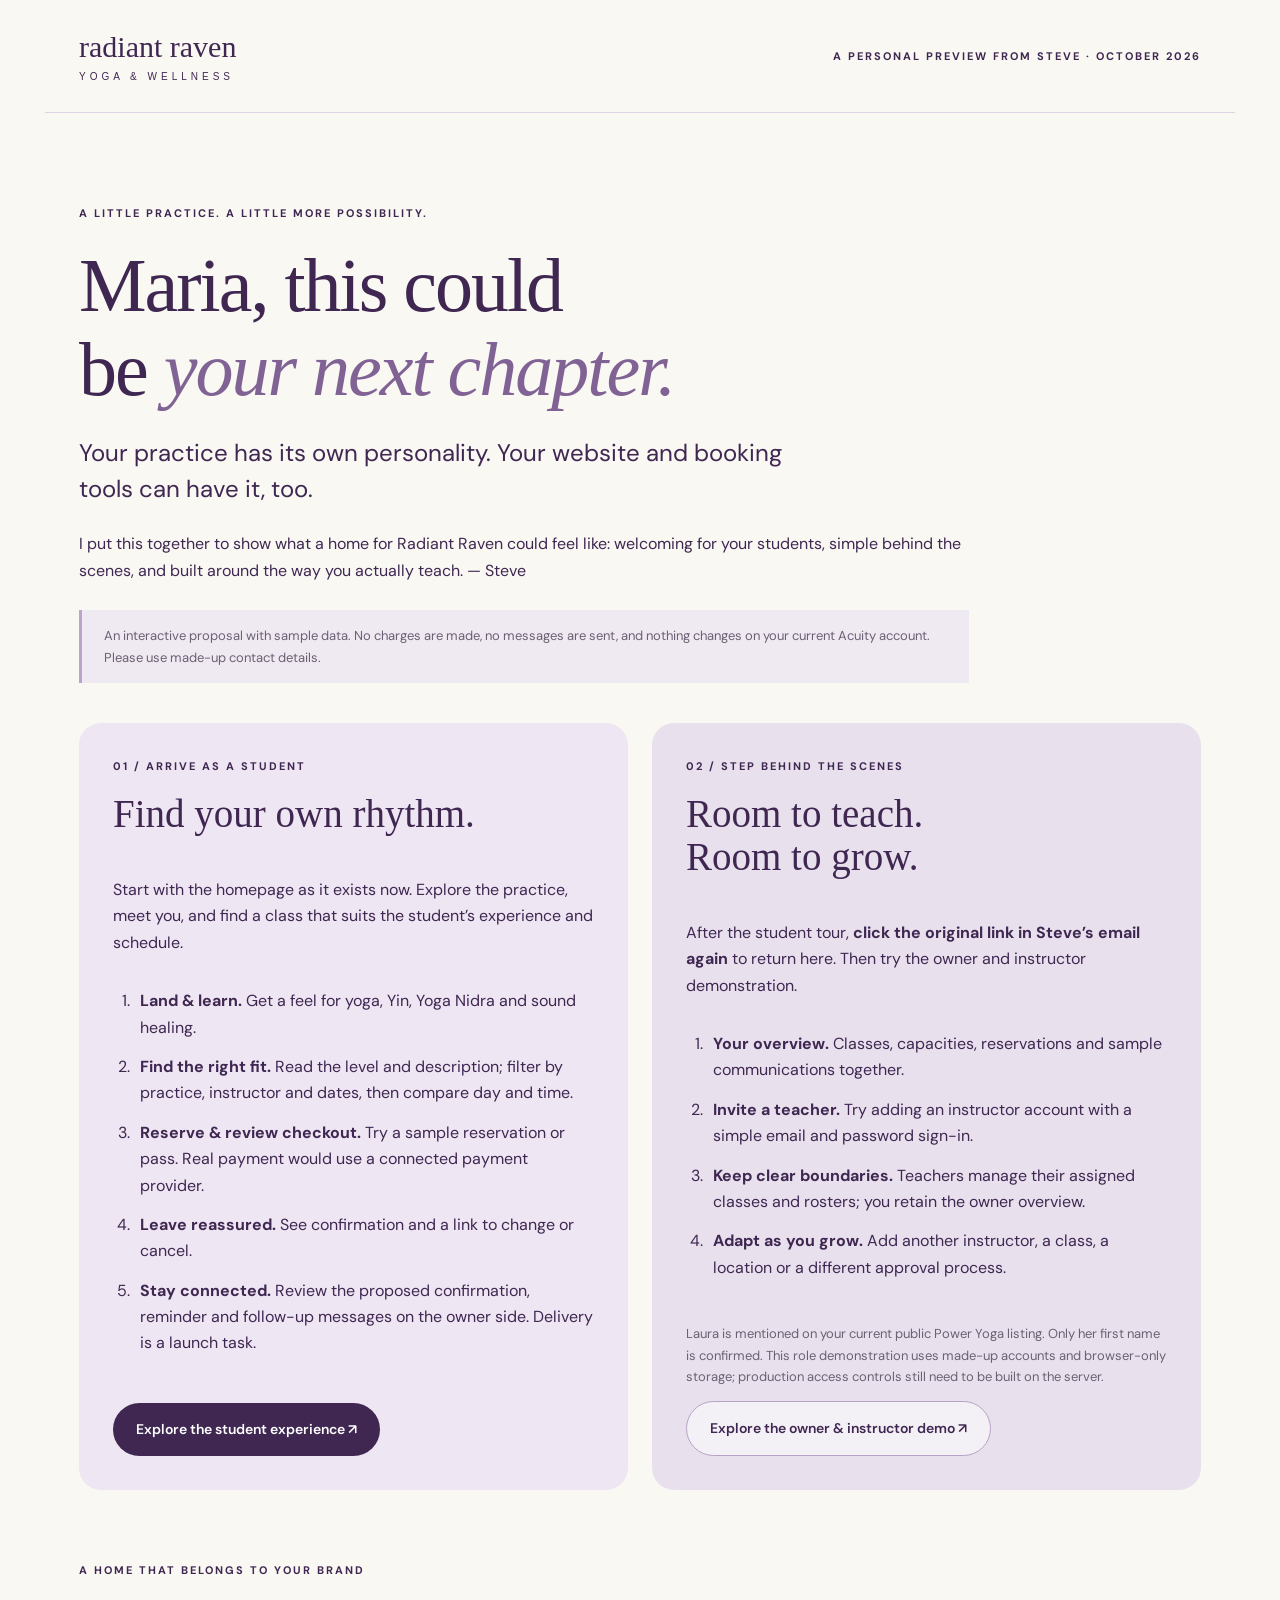
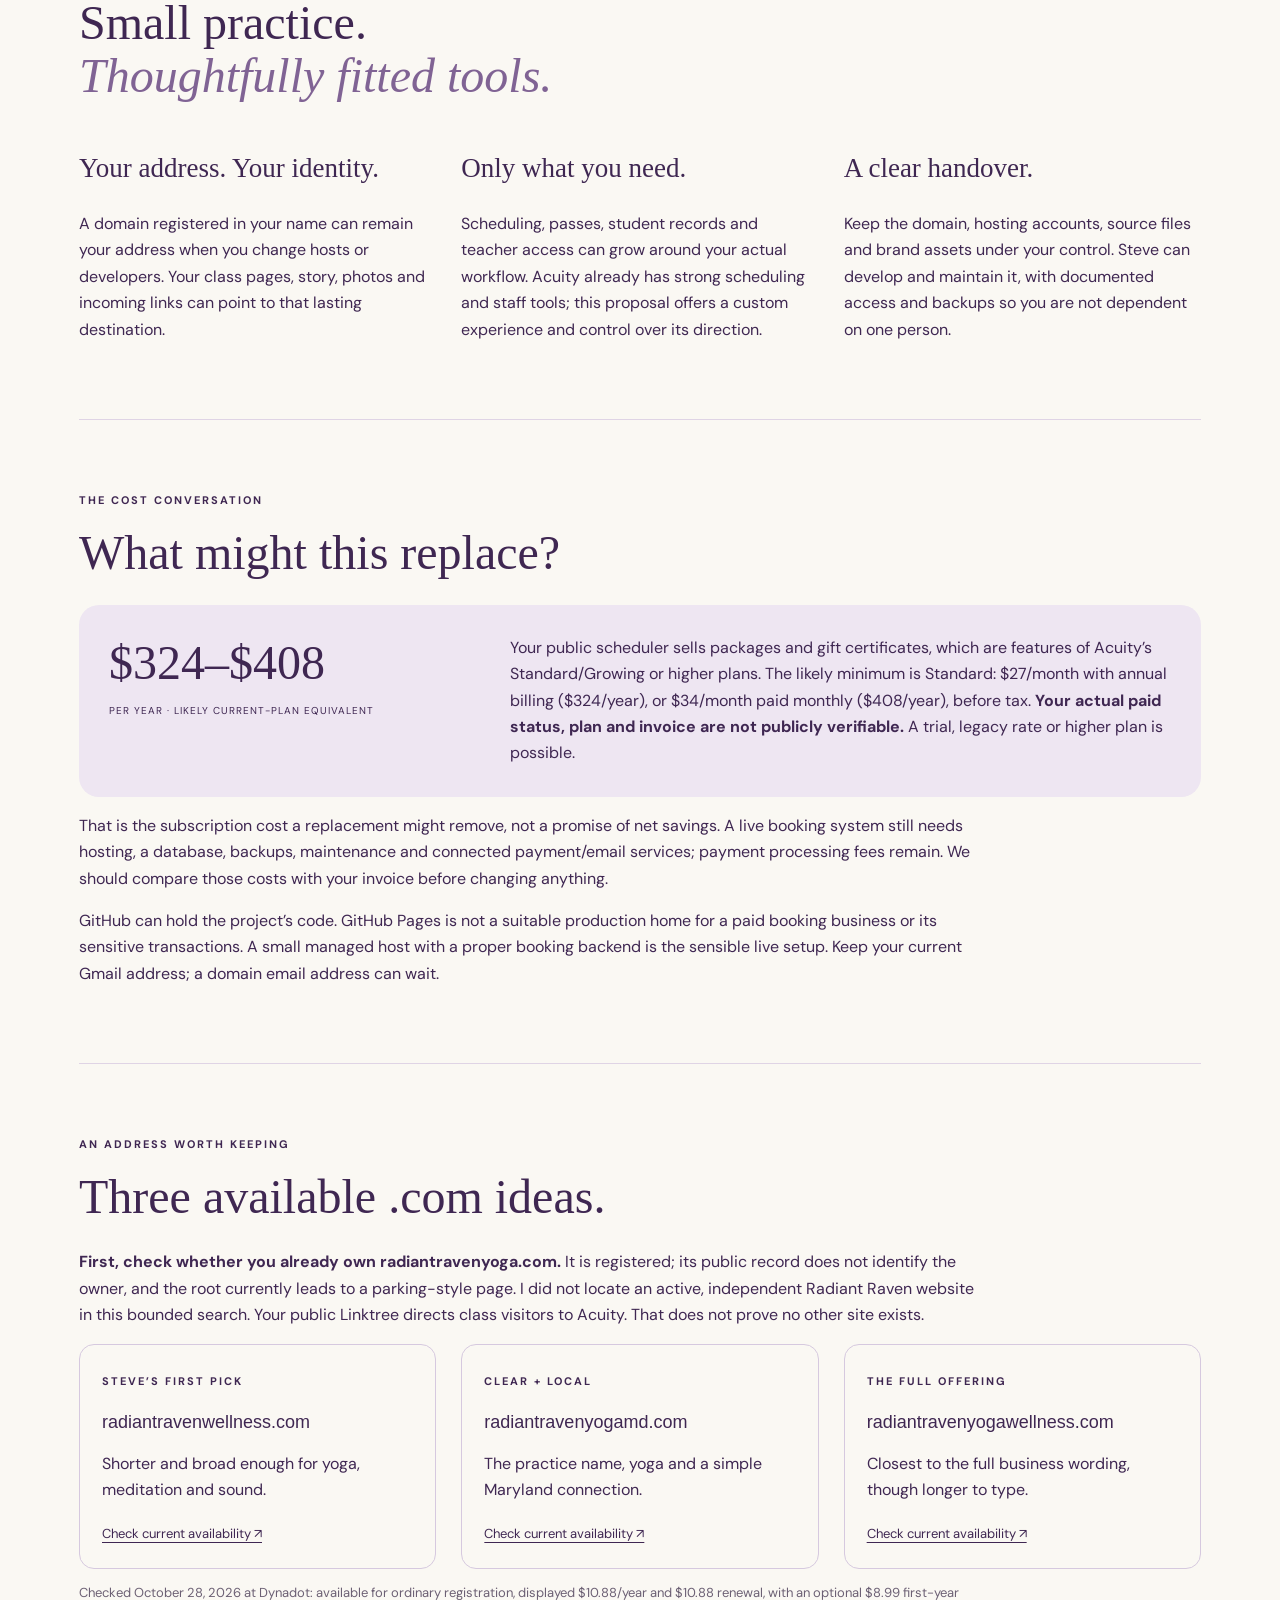
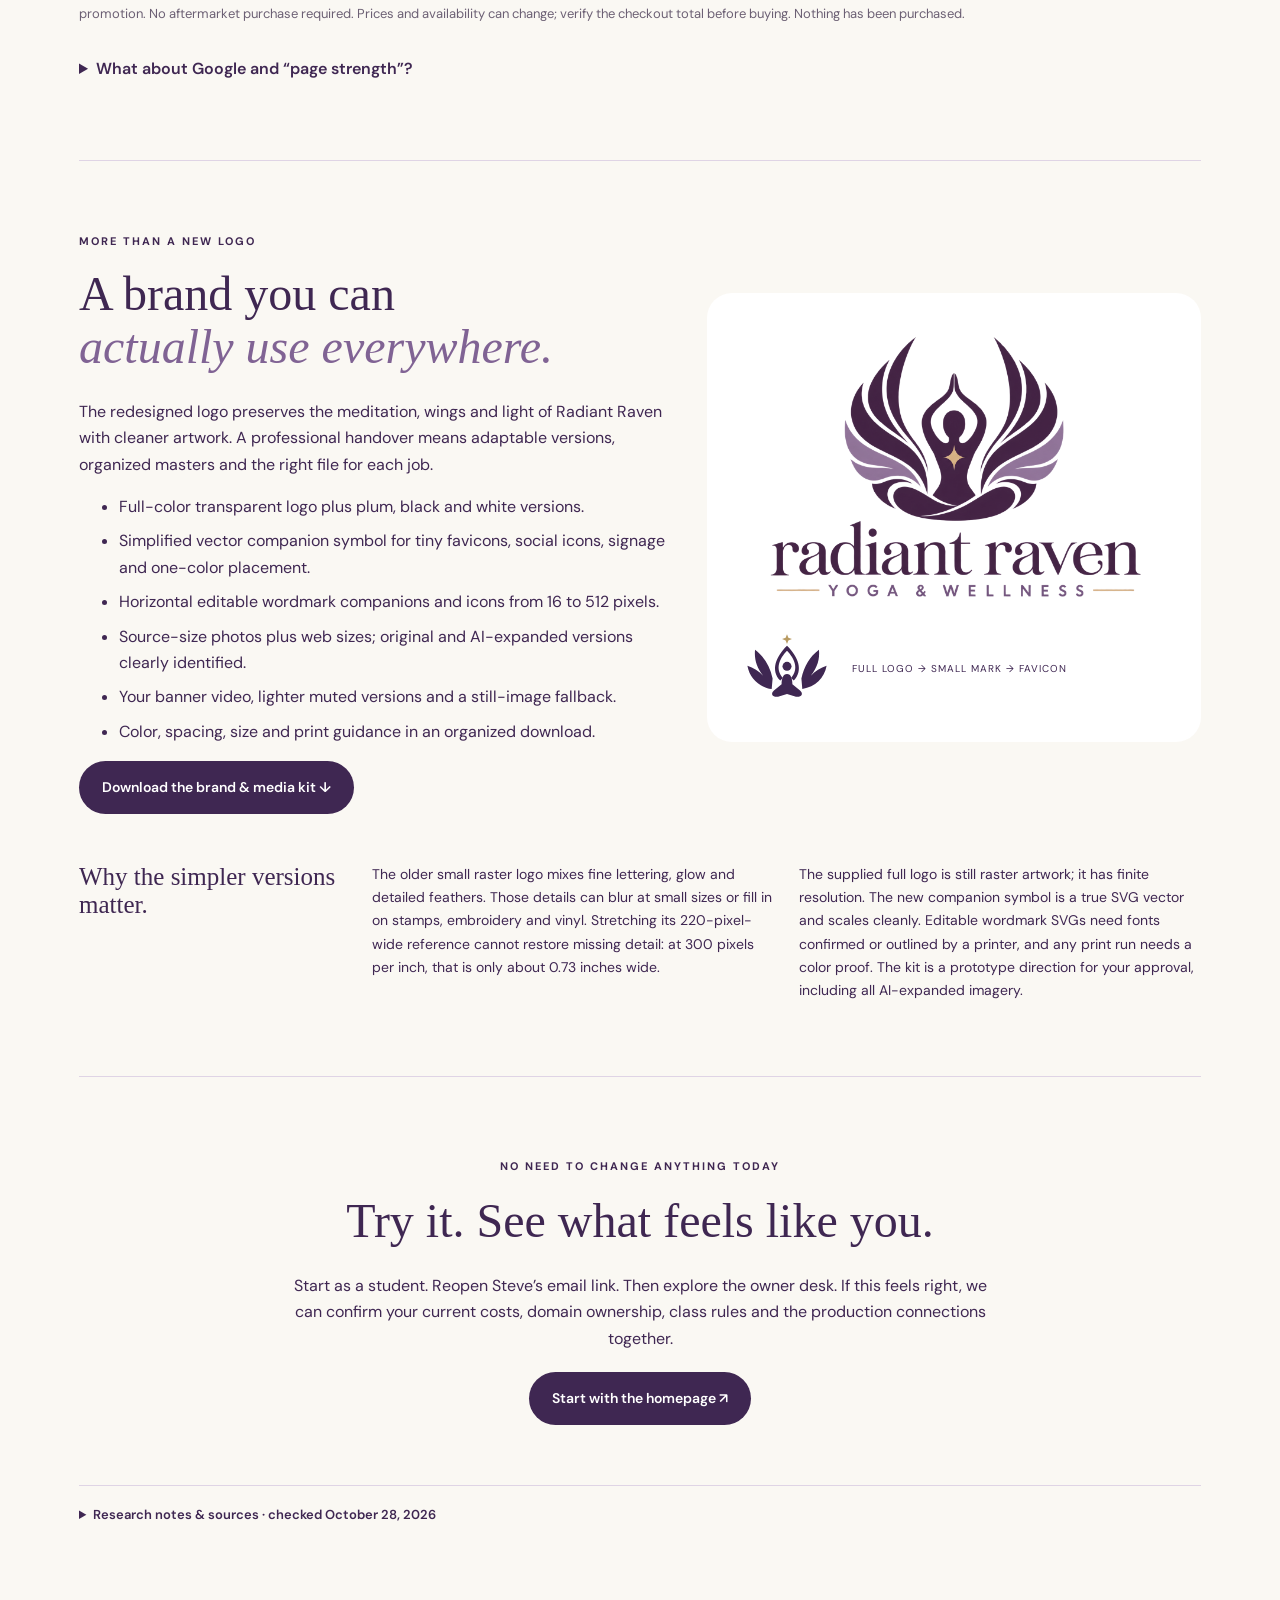
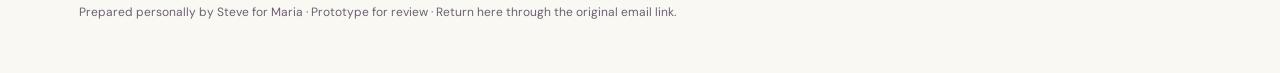
==== for-maria.html @ 820255fc "Publish Radiant Raven client demo" ====
<!doctype html><html lang="en"><head><meta charset="utf-8"><meta name="viewport" content="width=device-width,initial-scale=1"><meta name="robots" content="noindex,nofollow"><title>Maria, a little more Radiant Raven · A proposal from Steve</title><link rel="icon" href="./assets/favicon.svg"><link rel="stylesheet" href="./owner-welcome.css"></head><body><header><a class="wordmark" href="./index.html">radiant raven<small>YOGA & WELLNESS</small></a><span>A PERSONAL PREVIEW FROM STEVE · OCTOBER 2026</span></header><main><section class="welcome"><p class="eyebrow">A LITTLE PRACTICE. A LITTLE MORE POSSIBILITY.</p><h1>Maria, this could<br>be <em>your next chapter.</em></h1><p class="lead">Your practice has its own personality. Your website and booking tools can have it, too.</p><p>I put this together to show what a home for Radiant Raven could feel like: welcoming for your students, simple behind the scenes, and built around the way you actually teach. — Steve</p><div class="preview-note">An interactive proposal with sample data. No charges are made, no messages are sent, and nothing changes on your current Acuity account. Please use made-up contact details.</div></section><section class="paths" aria-label="Two ways to explore"><article><span class="number">01 / ARRIVE AS A STUDENT</span><h2>Find your own rhythm.</h2><p>Start with the homepage as it exists now. Explore the practice, meet you, and find a class that suits the student’s experience and schedule.</p><ol><li><b>Land & learn.</b> Get a feel for yoga, Yin, Yoga Nidra and sound healing.</li><li><b>Find the right fit.</b> Read the level and description; filter by practice, instructor and dates, then compare day and time.</li><li><b>Reserve & review checkout.</b> Try a sample reservation or pass. Real payment would use a connected payment provider.</li><li><b>Leave reassured.</b> See confirmation and a link to change or cancel.</li><li><b>Stay connected.</b> Review the proposed confirmation, reminder and follow-up messages on the owner side. Delivery is a launch task.</li></ol><a class="button" href="./index.html?tour=student">Explore the student experience ↗</a></article><article><span class="number">02 / STEP BEHIND THE SCENES</span><h2>Room to teach.<br>Room to grow.</h2><p>After the student tour, <b>click the original link in Steve’s email again</b> to return here. Then try the owner and instructor demonstration.</p><ol><li><b>Your overview.</b> Classes, capacities, reservations and sample communications together.</li><li><b>Invite a teacher.</b> Try adding an instructor account with a simple email and password sign-in.</li><li><b>Keep clear boundaries.</b> Teachers manage their assigned classes and rosters; you retain the owner overview.</li><li><b>Adapt as you grow.</b> Add another instructor, a class, a location or a different approval process.</li></ol><p class="fine">Laura is mentioned on your current public Power Yoga listing. Only her first name is confirmed. This role demonstration uses made-up accounts and browser-only storage; production access controls still need to be built on the server.</p><a class="button secondary" href="./owner-demo.html">Explore the owner & instructor demo ↗</a></article></section><section class="value"><p class="eyebrow">A HOME THAT BELONGS TO YOUR BRAND</p><h2>Small practice.<br><em>Thoughtfully fitted tools.</em></h2><div class="three"><article><h3>Your address. Your identity.</h3><p>A domain registered in your name can remain your address when you change hosts or developers. Your class pages, story, photos and incoming links can point to that lasting destination.</p></article><article><h3>Only what you need.</h3><p>Scheduling, passes, student records and teacher access can grow around your actual workflow. Acuity already has strong scheduling and staff tools; this proposal offers a custom experience and control over its direction.</p></article><article><h3>A clear handover.</h3><p>Keep the domain, hosting accounts, source files and brand assets under your control. Steve can develop and maintain it, with documented access and backups so you are not dependent on one person.</p></article></div></section><section class="cost"><p class="eyebrow">THE COST CONVERSATION</p><h2>What might this replace?</h2><div class="cost-card"><div><strong>$324–$408</strong><span>PER YEAR · LIKELY CURRENT-PLAN EQUIVALENT</span></div><p>Your public scheduler sells packages and gift certificates, which are features of Acuity’s Standard/Growing or higher plans. The likely minimum is Standard: $27/month with annual billing ($324/year), or $34/month paid monthly ($408/year), before tax. <b>Your actual paid status, plan and invoice are not publicly verifiable.</b> A trial, legacy rate or higher plan is possible.</p></div><p>That is the subscription cost a replacement might remove, not a promise of net savings. A live booking system still needs hosting, a database, backups, maintenance and connected payment/email services; payment processing fees remain. We should compare those costs with your invoice before changing anything.</p><p>GitHub can hold the project’s code. GitHub Pages is not a suitable production home for a paid booking business or its sensitive transactions. A small managed host with a proper booking backend is the sensible live setup. Keep your current Gmail address; a domain email address can wait.</p></section><section><p class="eyebrow">AN ADDRESS WORTH KEEPING</p><h2>Three available .com ideas.</h2><p><b>First, check whether you already own radiantravenyoga.com.</b> It is registered; its public record does not identify the owner, and the root currently leads to a parking-style page. I did not locate an active, independent Radiant Raven website in this bounded search. Your public Linktree directs class visitors to Acuity. That does not prove no other site exists.</p><div class="domains"><article><span>STEVE’S FIRST PICK</span><h3>radiantravenwellness.com</h3><p>Shorter and broad enough for yoga, meditation and sound.</p><a href="https://www.dynadot.com/domain/search?domain=radiantravenwellness.com" target="_blank" rel="noopener">Check current availability ↗</a></article><article><span>CLEAR + LOCAL</span><h3>radiantravenyogamd.com</h3><p>The practice name, yoga and a simple Maryland connection.</p><a href="https://www.dynadot.com/domain/search?domain=radiantravenyogamd.com" target="_blank" rel="noopener">Check current availability ↗</a></article><article><span>THE FULL OFFERING</span><h3>radiantravenyogawellness.com</h3><p>Closest to the full business wording, though longer to type.</p><a href="https://www.dynadot.com/domain/search?domain=radiantravenyogawellness.com" target="_blank" rel="noopener">Check current availability ↗</a></article></div><p class="fine">Checked October 28, 2026 at Dynadot: available for ordinary registration, displayed $10.88/year and $10.88 renewal, with an optional $8.99 first-year promotion. No aftermarket purchase required. Prices and availability can change; verify the checkout total before buying. Nothing has been purchased.</p><details><summary>What about Google and “page strength”?</summary><p>Acuity owns the .as.me address; you control a domain registered to you. An owned domain gives your content and future links a consistent destination, but Google does not automatically reward a domain just for being owned. Page views are not a transferable balance of ranking value. Moving indexed pages needs careful linking and, where possible, redirects; ranking gains are not guaranteed. The practical soft cost is dependency and a fragmented brand journey, not a dollar loss we can measure without your analytics.</p></details></section><section class="brand-kit"><div><p class="eyebrow">MORE THAN A NEW LOGO</p><h2>A brand you can<br><em>actually use everywhere.</em></h2><p>The redesigned logo preserves the meditation, wings and light of Radiant Raven with cleaner artwork. A professional handover means adaptable versions, organized masters and the right file for each job.</p><ul><li>Full-color transparent logo plus plum, black and white versions.</li><li>Simplified vector companion symbol for tiny favicons, social icons, signage and one-color placement.</li><li>Horizontal editable wordmark companions and icons from 16 to 512 pixels.</li><li>Source-size photos plus web sizes; original and AI-expanded versions clearly identified.</li><li>Your banner video, lighter muted versions and a still-image fallback.</li><li>Color, spacing, size and print guidance in an organized download.</li></ul><a class="button" href="./assets/radiant-raven-brand-kit.zip" download id="brand-download">Download the brand & media kit ↓</a></div><div class="brand-proof"><img src="./assets/radiant-raven-logo-v2.png" alt="Redesigned Radiant Raven meditation figure and wings wordmark"><div class="mini-marks"><img src="./assets/raven-symbol.svg" alt="Simplified small-use symbol"><span>FULL LOGO → SMALL MARK → FAVICON</span></div></div><div class="print-note"><h3>Why the simpler versions matter.</h3><p>The older small raster logo mixes fine lettering, glow and detailed feathers. Those details can blur at small sizes or fill in on stamps, embroidery and vinyl. Stretching its 220-pixel-wide reference cannot restore missing detail: at 300 pixels per inch, that is only about 0.73 inches wide.</p><p>The supplied full logo is still raster artwork; it has finite resolution. The new companion symbol is a true SVG vector and scales cleanly. Editable wordmark SVGs need fonts confirmed or outlined by a printer, and any print run needs a color proof. The kit is a prototype direction for your approval, including all AI-expanded imagery.</p></div></section><section class="next"><p class="eyebrow">NO NEED TO CHANGE ANYTHING TODAY</p><h2>Try it. See what feels like you.</h2><p>Start as a student. Reopen Steve’s email link. Then explore the owner desk. If this feels right, we can confirm your current costs, domain ownership, class rules and the production connections together.</p><a class="button" href="./index.html?tour=student">Start with the homepage ↗</a></section><details class="sources"><summary>Research notes & sources · checked October 28, 2026</summary><ul><li><a href="https://radiantravenyoga.as.me/schedule/453cccf0">Your public Acuity scheduler</a> — class descriptions, packages, gifts and Laura’s first name.</li><li><a href="https://acuityscheduling.com/pricing">Official Acuity pricing</a> and <a href="https://help.acuityscheduling.com/hc/en-us/articles/16676947677325-Packages-gift-certificates-and-subscriptions-overview">package/gift plan requirements</a> — inference about likely plan, not a billing verification.</li><li><a href="https://linktr.ee/radiantravenyoga">Public Linktree</a> and <a href="https://rdap.verisign.com/com/v1/domain/radiantravenyoga.com">.com registry record</a> — discovery path and registered domain, owner unknown.</li><li><a href="https://www.dynadot.com/domain/com">Dynadot .com pricing</a> — individual availability checks linked above.</li><li><a href="https://developers.google.com/search/help/crawling-index-faq">Google indexing guidance</a> and <a href="https://developers.google.com/search/docs/crawling-indexing/site-move-with-url-changes">moving URLs</a> — ownership and ranking are different questions.</li><li><a href="https://docs.github.com/en/pages/getting-started-with-github-pages/github-pages-limits">GitHub Pages limits</a> — production business hosting needs a suitable alternative.</li></ul></details></main><footer>Prepared personally by Steve for Maria · Prototype for review · Return here through the original email link.</footer><script src="./brand-download.js" defer></script></body></html>
---- owner-welcome.css ----
@import url('https://fonts.googleapis.com/css2?family=DM+Sans:wght@400;500;600;700&display=swap');
:root{--ink:#3f2752;--soft:#ede5f2;--paper:#faf8f3;--muted:#6c6074}*{box-sizing:border-box}body{margin:0;background:var(--paper);color:var(--ink);font:16px/1.65 'DM Sans',Arial,sans-serif}header,main,footer{max-width:1190px;margin:auto;padding:30px 34px}header{display:flex;align-items:center;justify-content:space-between;border-bottom:1px solid #dfd4e5;gap:20px}header>span,.eyebrow,.number,.domains article>span{font-size:11px;letter-spacing:2px;font-weight:700}.wordmark{font:30px Georgia,serif;text-decoration:none}.wordmark small{display:block;font:10px Arial;letter-spacing:4px;margin-top:7px}a{color:inherit;text-underline-offset:4px}h1,h2,h3{font-family:Georgia,serif;font-weight:400;line-height:1.1}h1{font-size:clamp(42px,6vw,76px);letter-spacing:-2px;margin:22px 0}h2{font-size:clamp(32px,4vw,48px);margin:18px 0 25px}h3{font-size:25px}em{color:#806394}p{max-width:900px}.welcome{padding:50px 0 40px;max-width:890px}.lead{font-size:24px;line-height:1.5;max-width:710px}.preview-note,.fine{font-size:13px;color:var(--muted)}.preview-note{border-left:3px solid #baa4c9;padding:15px 22px;background:#efe9f2;margin-top:26px}.paths{display:grid;grid-template-columns:1fr 1fr;gap:24px}.paths article{padding:34px;background:#eee6f2;border-radius:22px;display:flex;flex-direction:column}.paths article:nth-child(2){background:#e8e1ed}.paths h2{font-size:39px}.paths ol{padding-left:21px}.paths li{padding:0 0 13px 6px}.button{display:inline-block;background:var(--ink);color:white;padding:15px 23px;border-radius:40px;text-decoration:none;font-weight:600;font-size:14px;align-self:flex-start}.paths .button{margin-top:auto}.secondary{background:#fff8;color:var(--ink);border:1px solid #b6a2c7}section:not(.welcome):not(.paths){padding:60px 0;border-bottom:1px solid #dfd4e5}.three,.domains{display:grid;grid-template-columns:repeat(3,1fr);gap:25px}.three h3{font-size:27px}.cost-card{display:grid;grid-template-columns:1fr 1.8fr;gap:34px;padding:30px;background:#eee6f2;border-radius:20px}.cost-card strong{font:48px Georgia}.cost-card span{display:block;font-size:10px;letter-spacing:1px;margin-top:13px}.cost-card p{margin:0}.cost-card p b{font-family:inherit;font-size:inherit;font-weight:700}.domains article{border:1px solid #d6c9df;border-radius:15px;padding:22px}.domains h3{font:18px Arial;overflow-wrap:anywhere}.domains a{font-size:13px}.brand-kit{display:grid;grid-template-columns:1.2fr 1fr;gap:35px;align-items:center}.brand-proof{background:white;border-radius:25px;padding:20px}.brand-proof>img{width:100%;display:block}.mini-marks{display:flex;align-items:center;gap:20px;padding:15px}.mini-marks img{width:90px}.mini-marks span{font-size:10px;letter-spacing:1px}.print-note{grid-column:1/-1;display:grid;grid-template-columns:1fr 1.5fr 1.5fr;gap:25px;font-size:14px}.print-note h3{margin:14px 0}.brand-kit li{margin-bottom:8px}details{padding:18px 0}summary{cursor:pointer;font-weight:600}.next{text-align:center}.next p{margin:20px auto;max-width:720px}.sources{font-size:13px}.sources li{padding-bottom:10px}footer{font-size:12px;color:var(--muted);padding-bottom:50px}button,input,select{font:inherit}button{cursor:pointer}.panel{background:white;padding:26px;border-radius:20px;margin:20px 0}.desk-grid{display:grid;grid-template-columns:1fr 1fr;gap:24px}.panel label{display:block;margin:14px 0}.panel input,.panel select{display:block;width:100%;padding:10px;border:1px solid #c6b4d0;border-radius:8px}.error{color:#9f2845}.table-wrap{overflow:auto}table{border-collapse:collapse;width:100%;font-size:14px}th,td{text-align:left;padding:14px;border-bottom:1px solid #e5dce9;vertical-align:top}.toolbar{display:flex;gap:14px;flex-wrap:wrap;align-items:center}.toolbar button{padding:10px 16px;border:1px solid #b6a2c7;border-radius:24px;background:white;color:var(--ink)}[hidden]{display:none!important}@media(max-width:750px){header,main,footer{padding-left:22px;padding-right:22px}header>span{max-width:150px;font-size:8px}.paths,.three,.domains,.cost-card,.brand-kit,.print-note,.desk-grid{grid-template-columns:1fr}.paths article{padding:25px}.welcome{padding-top:30px}.print-note{gap:0}.brand-proof{grid-row:2}.cost-card strong{font-size:43px}h1{letter-spacing:-1px}.paths h2{font-size:34px}section:not(.welcome):not(.paths){padding:38px 0}}
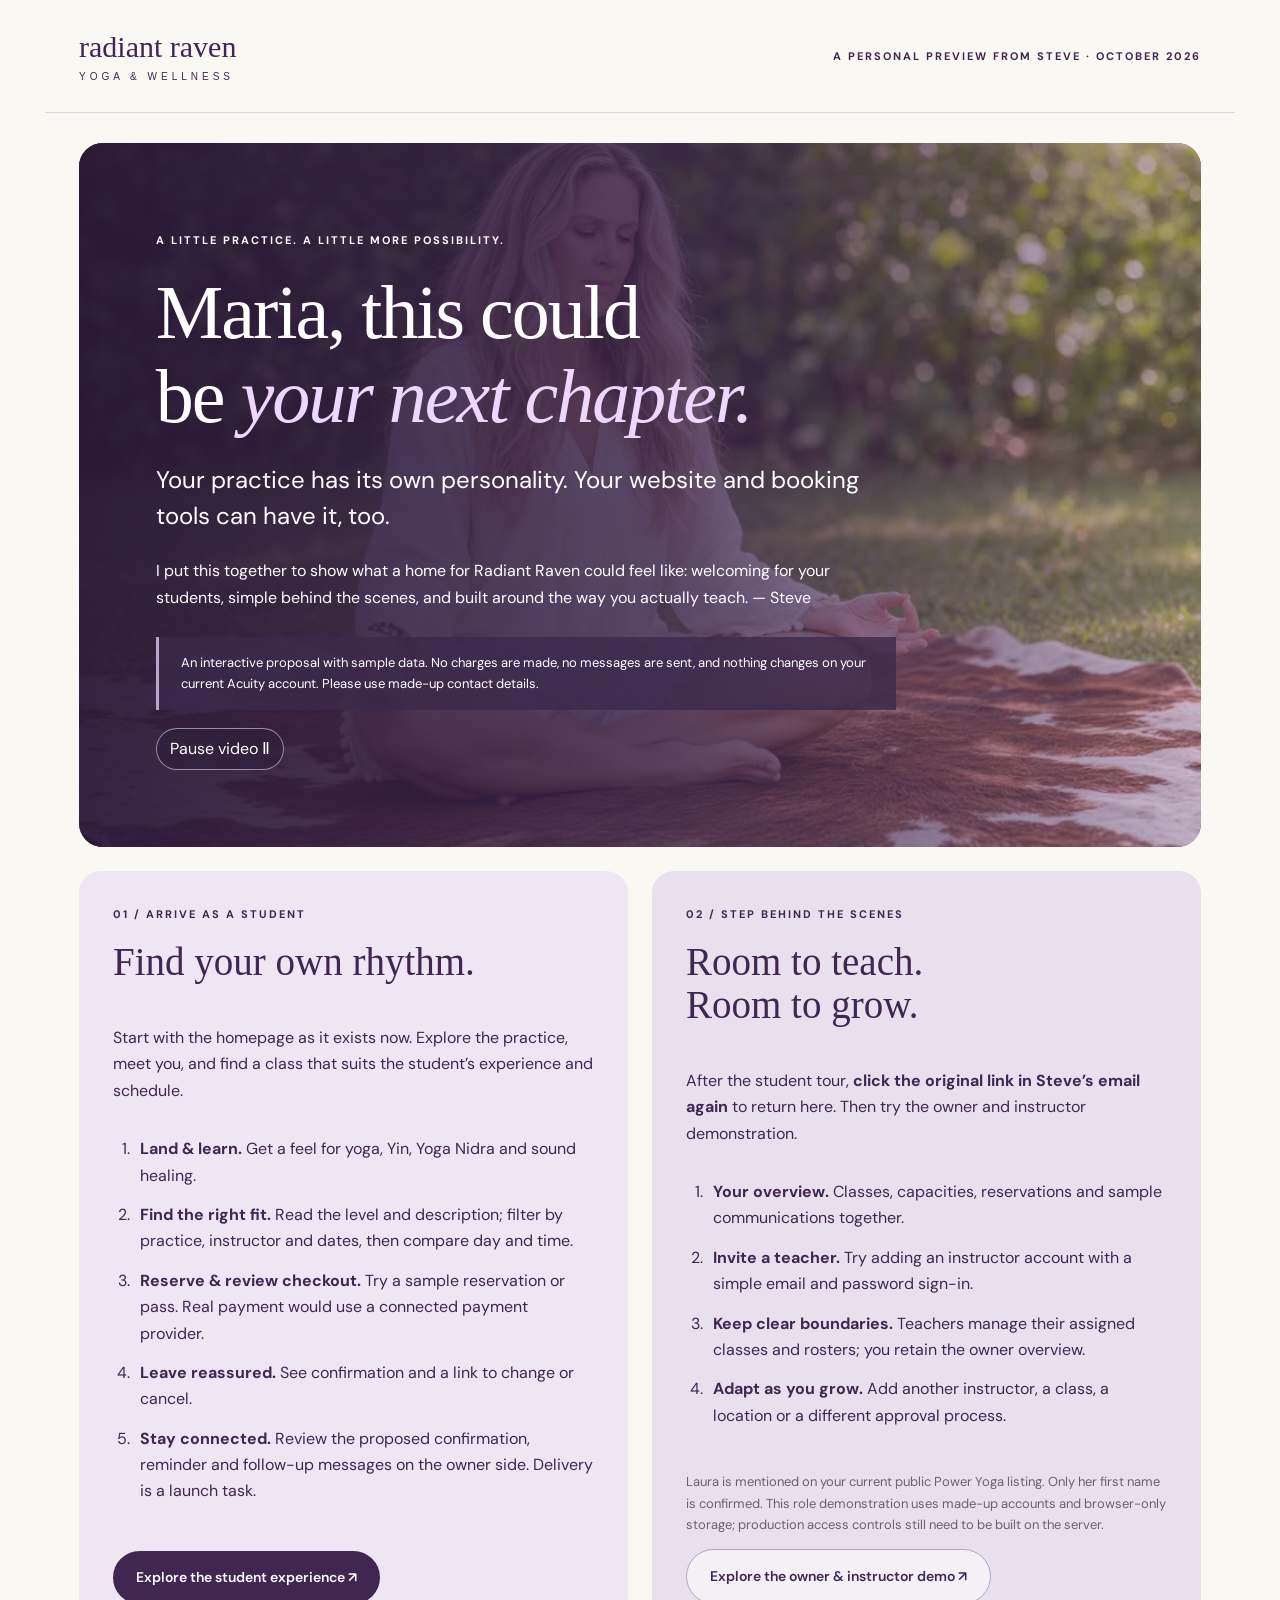
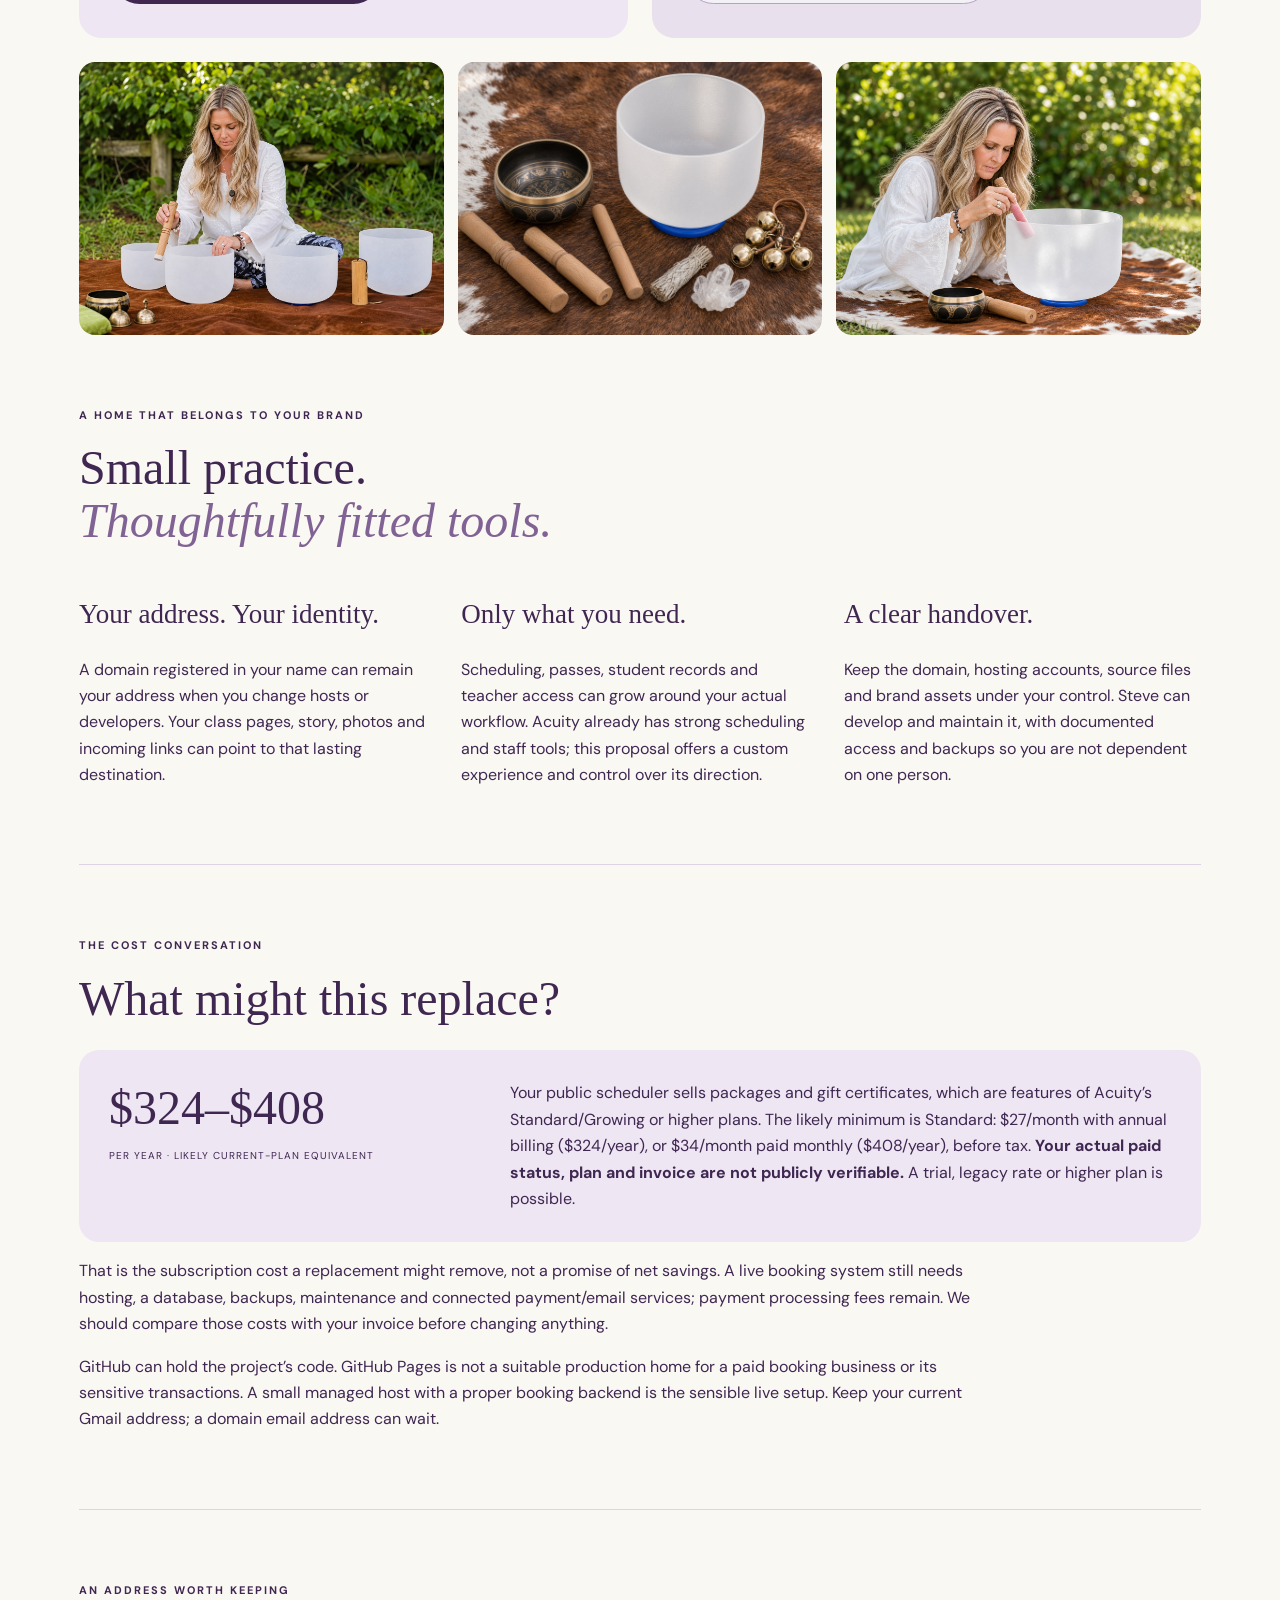
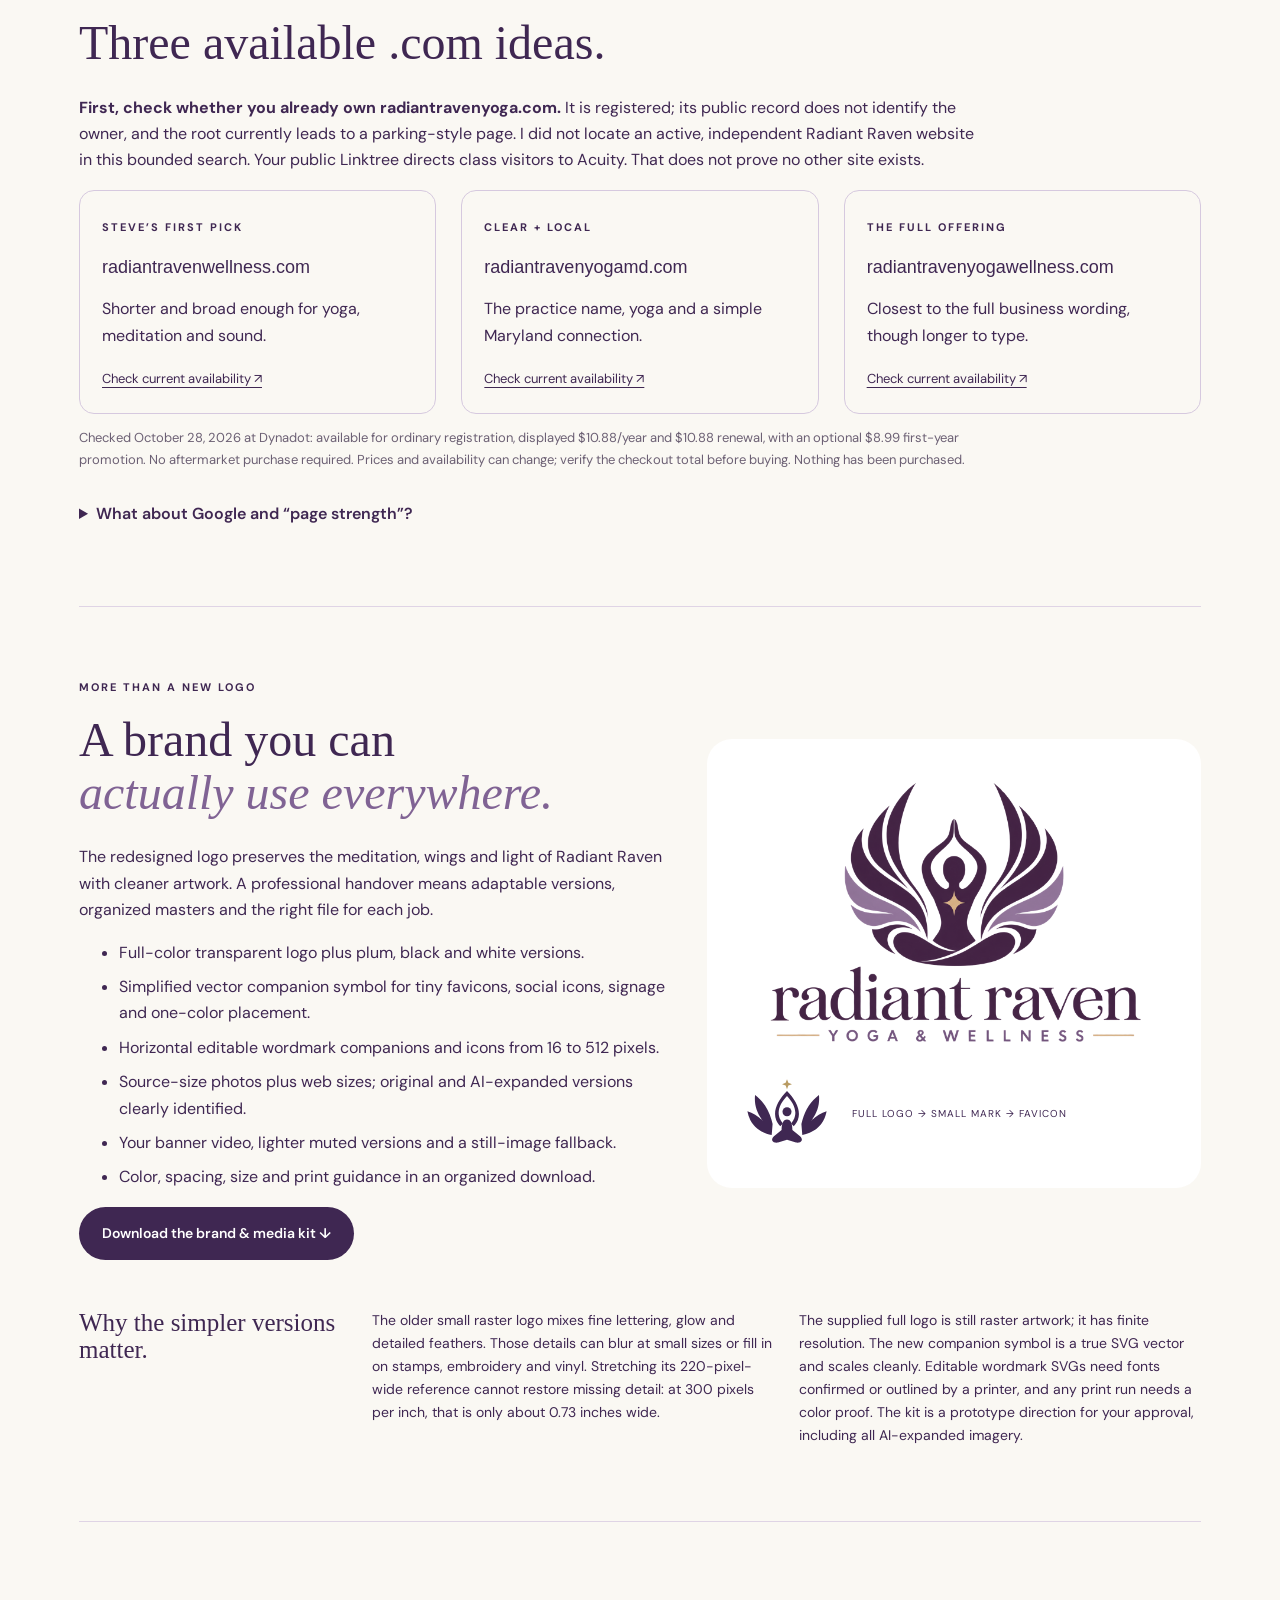
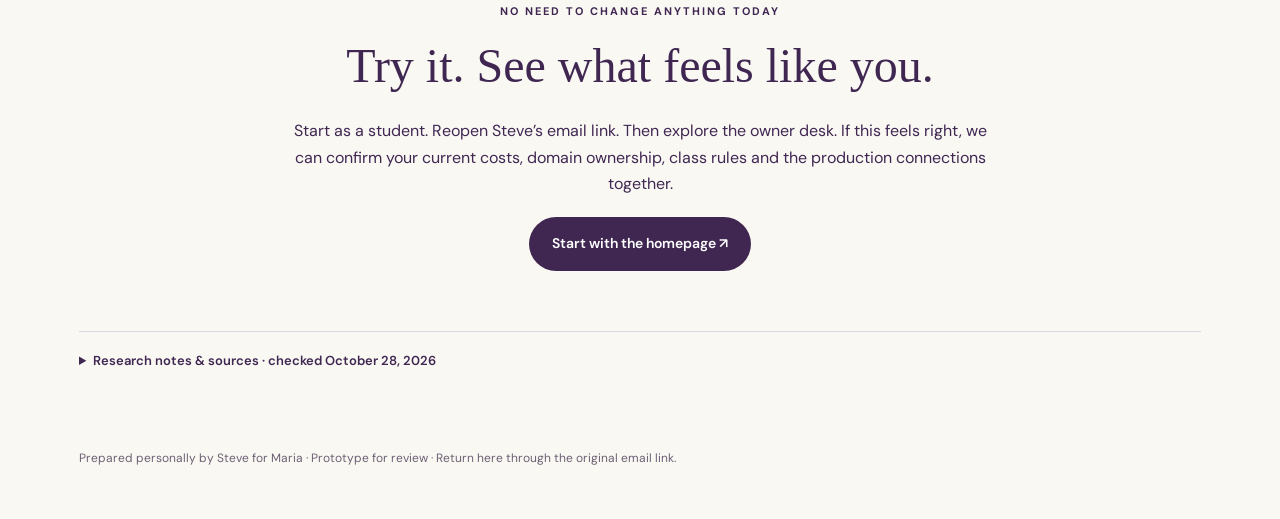
==== commit b9395068: "Show looping video and photography on Maria’s introduction" ====
--- a/for-maria.html
+++ b/for-maria.html
@@ -1 +1,9 @@
-<!doctype html><html lang="en"><head><meta charset="utf-8"><meta name="viewport" content="width=device-width,initial-scale=1"><meta name="robots" content="noindex,nofollow"><title>Maria, a little more Radiant Raven · A proposal from Steve</title><link rel="icon" href="./assets/favicon.svg"><link rel="stylesheet" href="./owner-welcome.css"></head><body><header><a class="wordmark" href="./index.html">radiant raven<small>YOGA & WELLNESS</small></a><span>A PERSONAL PREVIEW FROM STEVE · OCTOBER 2026</span></header><main><section class="welcome"><p class="eyebrow">A LITTLE PRACTICE. A LITTLE MORE POSSIBILITY.</p><h1>Maria, this could<br>be <em>your next chapter.</em></h1><p class="lead">Your practice has its own personality. Your website and booking tools can have it, too.</p><p>I put this together to show what a home for Radiant Raven could feel like: welcoming for your students, simple behind the scenes, and built around the way you actually teach. — Steve</p><div class="preview-note">An interactive proposal with sample data. No charges are made, no messages are sent, and nothing changes on your current Acuity account. Please use made-up contact details.</div></section><section class="paths" aria-label="Two ways to explore"><article><span class="number">01 / ARRIVE AS A STUDENT</span><h2>Find your own rhythm.</h2><p>Start with the homepage as it exists now. Explore the practice, meet you, and find a class that suits the student’s experience and schedule.</p><ol><li><b>Land & learn.</b> Get a feel for yoga, Yin, Yoga Nidra and sound healing.</li><li><b>Find the right fit.</b> Read the level and description; filter by practice, instructor and dates, then compare day and time.</li><li><b>Reserve & review checkout.</b> Try a sample reservation or pass. Real payment would use a connected payment provider.</li><li><b>Leave reassured.</b> See confirmation and a link to change or cancel.</li><li><b>Stay connected.</b> Review the proposed confirmation, reminder and follow-up messages on the owner side. Delivery is a launch task.</li></ol><a class="button" href="./index.html?tour=student">Explore the student experience ↗</a></article><article><span class="number">02 / STEP BEHIND THE SCENES</span><h2>Room to teach.<br>Room to grow.</h2><p>After the student tour, <b>click the original link in Steve’s email again</b> to return here. Then try the owner and instructor demonstration.</p><ol><li><b>Your overview.</b> Classes, capacities, reservations and sample communications together.</li><li><b>Invite a teacher.</b> Try adding an instructor account with a simple email and password sign-in.</li><li><b>Keep clear boundaries.</b> Teachers manage their assigned classes and rosters; you retain the owner overview.</li><li><b>Adapt as you grow.</b> Add another instructor, a class, a location or a different approval process.</li></ol><p class="fine">Laura is mentioned on your current public Power Yoga listing. Only her first name is confirmed. This role demonstration uses made-up accounts and browser-only storage; production access controls still need to be built on the server.</p><a class="button secondary" href="./owner-demo.html">Explore the owner & instructor demo ↗</a></article></section><section class="value"><p class="eyebrow">A HOME THAT BELONGS TO YOUR BRAND</p><h2>Small practice.<br><em>Thoughtfully fitted tools.</em></h2><div class="three"><article><h3>Your address. Your identity.</h3><p>A domain registered in your name can remain your address when you change hosts or developers. Your class pages, story, photos and incoming links can point to that lasting destination.</p></article><article><h3>Only what you need.</h3><p>Scheduling, passes, student records and teacher access can grow around your actual workflow. Acuity already has strong scheduling and staff tools; this proposal offers a custom experience and control over its direction.</p></article><article><h3>A clear handover.</h3><p>Keep the domain, hosting accounts, source files and brand assets under your control. Steve can develop and maintain it, with documented access and backups so you are not dependent on one person.</p></article></div></section><section class="cost"><p class="eyebrow">THE COST CONVERSATION</p><h2>What might this replace?</h2><div class="cost-card"><div><strong>$324–$408</strong><span>PER YEAR · LIKELY CURRENT-PLAN EQUIVALENT</span></div><p>Your public scheduler sells packages and gift certificates, which are features of Acuity’s Standard/Growing or higher plans. The likely minimum is Standard: $27/month with annual billing ($324/year), or $34/month paid monthly ($408/year), before tax. <b>Your actual paid status, plan and invoice are not publicly verifiable.</b> A trial, legacy rate or higher plan is possible.</p></div><p>That is the subscription cost a replacement might remove, not a promise of net savings. A live booking system still needs hosting, a database, backups, maintenance and connected payment/email services; payment processing fees remain. We should compare those costs with your invoice before changing anything.</p><p>GitHub can hold the project’s code. GitHub Pages is not a suitable production home for a paid booking business or its sensitive transactions. A small managed host with a proper booking backend is the sensible live setup. Keep your current Gmail address; a domain email address can wait.</p></section><section><p class="eyebrow">AN ADDRESS WORTH KEEPING</p><h2>Three available .com ideas.</h2><p><b>First, check whether you already own radiantravenyoga.com.</b> It is registered; its public record does not identify the owner, and the root currently leads to a parking-style page. I did not locate an active, independent Radiant Raven website in this bounded search. Your public Linktree directs class visitors to Acuity. That does not prove no other site exists.</p><div class="domains"><article><span>STEVE’S FIRST PICK</span><h3>radiantravenwellness.com</h3><p>Shorter and broad enough for yoga, meditation and sound.</p><a href="https://www.dynadot.com/domain/search?domain=radiantravenwellness.com" target="_blank" rel="noopener">Check current availability ↗</a></article><article><span>CLEAR + LOCAL</span><h3>radiantravenyogamd.com</h3><p>The practice name, yoga and a simple Maryland connection.</p><a href="https://www.dynadot.com/domain/search?domain=radiantravenyogamd.com" target="_blank" rel="noopener">Check current availability ↗</a></article><article><span>THE FULL OFFERING</span><h3>radiantravenyogawellness.com</h3><p>Closest to the full business wording, though longer to type.</p><a href="https://www.dynadot.com/domain/search?domain=radiantravenyogawellness.com" target="_blank" rel="noopener">Check current availability ↗</a></article></div><p class="fine">Checked October 28, 2026 at Dynadot: available for ordinary registration, displayed $10.88/year and $10.88 renewal, with an optional $8.99 first-year promotion. No aftermarket purchase required. Prices and availability can change; verify the checkout total before buying. Nothing has been purchased.</p><details><summary>What about Google and “page strength”?</summary><p>Acuity owns the .as.me address; you control a domain registered to you. An owned domain gives your content and future links a consistent destination, but Google does not automatically reward a domain just for being owned. Page views are not a transferable balance of ranking value. Moving indexed pages needs careful linking and, where possible, redirects; ranking gains are not guaranteed. The practical soft cost is dependency and a fragmented brand journey, not a dollar loss we can measure without your analytics.</p></details></section><section class="brand-kit"><div><p class="eyebrow">MORE THAN A NEW LOGO</p><h2>A brand you can<br><em>actually use everywhere.</em></h2><p>The redesigned logo preserves the meditation, wings and light of Radiant Raven with cleaner artwork. A professional handover means adaptable versions, organized masters and the right file for each job.</p><ul><li>Full-color transparent logo plus plum, black and white versions.</li><li>Simplified vector companion symbol for tiny favicons, social icons, signage and one-color placement.</li><li>Horizontal editable wordmark companions and icons from 16 to 512 pixels.</li><li>Source-size photos plus web sizes; original and AI-expanded versions clearly identified.</li><li>Your banner video, lighter muted versions and a still-image fallback.</li><li>Color, spacing, size and print guidance in an organized download.</li></ul><a class="button" href="./assets/radiant-raven-brand-kit.zip" download id="brand-download">Download the brand & media kit ↓</a></div><div class="brand-proof"><img src="./assets/radiant-raven-logo-v2.png" alt="Redesigned Radiant Raven meditation figure and wings wordmark"><div class="mini-marks"><img src="./assets/raven-symbol.svg" alt="Simplified small-use symbol"><span>FULL LOGO → SMALL MARK → FAVICON</span></div></div><div class="print-note"><h3>Why the simpler versions matter.</h3><p>The older small raster logo mixes fine lettering, glow and detailed feathers. Those details can blur at small sizes or fill in on stamps, embroidery and vinyl. Stretching its 220-pixel-wide reference cannot restore missing detail: at 300 pixels per inch, that is only about 0.73 inches wide.</p><p>The supplied full logo is still raster artwork; it has finite resolution. The new companion symbol is a true SVG vector and scales cleanly. Editable wordmark SVGs need fonts confirmed or outlined by a printer, and any print run needs a color proof. The kit is a prototype direction for your approval, including all AI-expanded imagery.</p></div></section><section class="next"><p class="eyebrow">NO NEED TO CHANGE ANYTHING TODAY</p><h2>Try it. See what feels like you.</h2><p>Start as a student. Reopen Steve’s email link. Then explore the owner desk. If this feels right, we can confirm your current costs, domain ownership, class rules and the production connections together.</p><a class="button" href="./index.html?tour=student">Start with the homepage ↗</a></section><details class="sources"><summary>Research notes & sources · checked October 28, 2026</summary><ul><li><a href="https://radiantravenyoga.as.me/schedule/453cccf0">Your public Acuity scheduler</a> — class descriptions, packages, gifts and Laura’s first name.</li><li><a href="https://acuityscheduling.com/pricing">Official Acuity pricing</a> and <a href="https://help.acuityscheduling.com/hc/en-us/articles/16676947677325-Packages-gift-certificates-and-subscriptions-overview">package/gift plan requirements</a> — inference about likely plan, not a billing verification.</li><li><a href="https://linktr.ee/radiantravenyoga">Public Linktree</a> and <a href="https://rdap.verisign.com/com/v1/domain/radiantravenyoga.com">.com registry record</a> — discovery path and registered domain, owner unknown.</li><li><a href="https://www.dynadot.com/domain/com">Dynadot .com pricing</a> — individual availability checks linked above.</li><li><a href="https://developers.google.com/search/help/crawling-index-faq">Google indexing guidance</a> and <a href="https://developers.google.com/search/docs/crawling-indexing/site-move-with-url-changes">moving URLs</a> — ownership and ranking are different questions.</li><li><a href="https://docs.github.com/en/pages/getting-started-with-github-pages/github-pages-limits">GitHub Pages limits</a> — production business hosting needs a suitable alternative.</li></ul></details></main><footer>Prepared personally by Steve for Maria · Prototype for review · Return here through the original email link.</footer><script src="./brand-download.js" defer></script></body></html>
+<!doctype html><html lang="en"><head><meta charset="utf-8"><meta name="viewport" content="width=device-width,initial-scale=1"><meta name="robots" content="noindex,nofollow"><title>Maria, a little more Radiant Raven · A proposal from Steve</title><link rel="icon" href="./assets/favicon.svg"><link rel="stylesheet" href="./owner-welcome.css?v=media-2"></head><body><header><a class="wordmark" href="./index.html">radiant raven<small>YOGA & WELLNESS</small></a><span>A PERSONAL PREVIEW FROM STEVE · OCTOBER 2026</span></header><main><section class="welcome atmosphere">
+<video class="welcome-video" id="hero-video" autoplay loop muted playsinline preload="metadata" poster="./assets/hero-video-poster-v1.jpg" aria-hidden="true">
+  <source src="./assets/radient-yoga-banner.mp4" type="video/mp4">
+</video>
+<div class="welcome-copy"><p class="eyebrow">A LITTLE PRACTICE. A LITTLE MORE POSSIBILITY.</p><h1>Maria, this could<br>be <em>your next chapter.</em></h1><p class="lead">Your practice has its own personality. Your website and booking tools can have it, too.</p><p>I put this together to show what a home for Radiant Raven could feel like: welcoming for your students, simple behind the scenes, and built around the way you actually teach. — Steve</p><div class="preview-note">An interactive proposal with sample data. No charges are made, no messages are sent, and nothing changes on your current Acuity account. Please use made-up contact details.</div><button type="button" id="motion-toggle" class="welcome-motion" aria-pressed="false">Pause video</button></div></section><section class="paths" aria-label="Two ways to explore"><article><span class="number">01 / ARRIVE AS A STUDENT</span><h2>Find your own rhythm.</h2><p>Start with the homepage as it exists now. Explore the practice, meet you, and find a class that suits the student’s experience and schedule.</p><ol><li><b>Land & learn.</b> Get a feel for yoga, Yin, Yoga Nidra and sound healing.</li><li><b>Find the right fit.</b> Read the level and description; filter by practice, instructor and dates, then compare day and time.</li><li><b>Reserve & review checkout.</b> Try a sample reservation or pass. Real payment would use a connected payment provider.</li><li><b>Leave reassured.</b> See confirmation and a link to change or cancel.</li><li><b>Stay connected.</b> Review the proposed confirmation, reminder and follow-up messages on the owner side. Delivery is a launch task.</li></ol><a class="button" href="./index.html?tour=student">Explore the student experience ↗</a></article><article><span class="number">02 / STEP BEHIND THE SCENES</span><h2>Room to teach.<br>Room to grow.</h2><p>After the student tour, <b>click the original link in Steve’s email again</b> to return here. Then try the owner and instructor demonstration.</p><ol><li><b>Your overview.</b> Classes, capacities, reservations and sample communications together.</li><li><b>Invite a teacher.</b> Try adding an instructor account with a simple email and password sign-in.</li><li><b>Keep clear boundaries.</b> Teachers manage their assigned classes and rosters; you retain the owner overview.</li><li><b>Adapt as you grow.</b> Add another instructor, a class, a location or a different approval process.</li></ol><p class="fine">Laura is mentioned on your current public Power Yoga listing. Only her first name is confirmed. This role demonstration uses made-up accounts and browser-only storage; production access controls still need to be built on the server.</p><a class="button secondary" href="./owner-demo.html">Explore the owner & instructor demo ↗</a></article></section><div class="welcome-gallery" aria-label="Radiant Raven preview photography">
+<img src="./assets/radiant-seated-expanded-v1.png" alt="Seated sound practice with singing bowls" loading="lazy">
+<img src="./assets/radiant-tools.jpg" alt="Singing bowls and sound practice instruments" loading="lazy">
+<img src="./assets/radiant-private-expanded-v1.png" alt="A close-up of a crystal singing bowl in use" loading="lazy">
+</div><section class="value"><p class="eyebrow">A HOME THAT BELONGS TO YOUR BRAND</p><h2>Small practice.<br><em>Thoughtfully fitted tools.</em></h2><div class="three"><article><h3>Your address. Your identity.</h3><p>A domain registered in your name can remain your address when you change hosts or developers. Your class pages, story, photos and incoming links can point to that lasting destination.</p></article><article><h3>Only what you need.</h3><p>Scheduling, passes, student records and teacher access can grow around your actual workflow. Acuity already has strong scheduling and staff tools; this proposal offers a custom experience and control over its direction.</p></article><article><h3>A clear handover.</h3><p>Keep the domain, hosting accounts, source files and brand assets under your control. Steve can develop and maintain it, with documented access and backups so you are not dependent on one person.</p></article></div></section><section class="cost"><p class="eyebrow">THE COST CONVERSATION</p><h2>What might this replace?</h2><div class="cost-card"><div><strong>$324–$408</strong><span>PER YEAR · LIKELY CURRENT-PLAN EQUIVALENT</span></div><p>Your public scheduler sells packages and gift certificates, which are features of Acuity’s Standard/Growing or higher plans. The likely minimum is Standard: $27/month with annual billing ($324/year), or $34/month paid monthly ($408/year), before tax. <b>Your actual paid status, plan and invoice are not publicly verifiable.</b> A trial, legacy rate or higher plan is possible.</p></div><p>That is the subscription cost a replacement might remove, not a promise of net savings. A live booking system still needs hosting, a database, backups, maintenance and connected payment/email services; payment processing fees remain. We should compare those costs with your invoice before changing anything.</p><p>GitHub can hold the project’s code. GitHub Pages is not a suitable production home for a paid booking business or its sensitive transactions. A small managed host with a proper booking backend is the sensible live setup. Keep your current Gmail address; a domain email address can wait.</p></section><section><p class="eyebrow">AN ADDRESS WORTH KEEPING</p><h2>Three available .com ideas.</h2><p><b>First, check whether you already own radiantravenyoga.com.</b> It is registered; its public record does not identify the owner, and the root currently leads to a parking-style page. I did not locate an active, independent Radiant Raven website in this bounded search. Your public Linktree directs class visitors to Acuity. That does not prove no other site exists.</p><div class="domains"><article><span>STEVE’S FIRST PICK</span><h3>radiantravenwellness.com</h3><p>Shorter and broad enough for yoga, meditation and sound.</p><a href="https://www.dynadot.com/domain/search?domain=radiantravenwellness.com" target="_blank" rel="noopener">Check current availability ↗</a></article><article><span>CLEAR + LOCAL</span><h3>radiantravenyogamd.com</h3><p>The practice name, yoga and a simple Maryland connection.</p><a href="https://www.dynadot.com/domain/search?domain=radiantravenyogamd.com" target="_blank" rel="noopener">Check current availability ↗</a></article><article><span>THE FULL OFFERING</span><h3>radiantravenyogawellness.com</h3><p>Closest to the full business wording, though longer to type.</p><a href="https://www.dynadot.com/domain/search?domain=radiantravenyogawellness.com" target="_blank" rel="noopener">Check current availability ↗</a></article></div><p class="fine">Checked October 28, 2026 at Dynadot: available for ordinary registration, displayed $10.88/year and $10.88 renewal, with an optional $8.99 first-year promotion. No aftermarket purchase required. Prices and availability can change; verify the checkout total before buying. Nothing has been purchased.</p><details><summary>What about Google and “page strength”?</summary><p>Acuity owns the .as.me address; you control a domain registered to you. An owned domain gives your content and future links a consistent destination, but Google does not automatically reward a domain just for being owned. Page views are not a transferable balance of ranking value. Moving indexed pages needs careful linking and, where possible, redirects; ranking gains are not guaranteed. The practical soft cost is dependency and a fragmented brand journey, not a dollar loss we can measure without your analytics.</p></details></section><section class="brand-kit"><div><p class="eyebrow">MORE THAN A NEW LOGO</p><h2>A brand you can<br><em>actually use everywhere.</em></h2><p>The redesigned logo preserves the meditation, wings and light of Radiant Raven with cleaner artwork. A professional handover means adaptable versions, organized masters and the right file for each job.</p><ul><li>Full-color transparent logo plus plum, black and white versions.</li><li>Simplified vector companion symbol for tiny favicons, social icons, signage and one-color placement.</li><li>Horizontal editable wordmark companions and icons from 16 to 512 pixels.</li><li>Source-size photos plus web sizes; original and AI-expanded versions clearly identified.</li><li>Your banner video, lighter muted versions and a still-image fallback.</li><li>Color, spacing, size and print guidance in an organized download.</li></ul><a class="button" href="./assets/radiant-raven-brand-kit.zip" download id="brand-download">Download the brand & media kit ↓</a></div><div class="brand-proof"><img src="./assets/radiant-raven-logo-v2.png" alt="Redesigned Radiant Raven meditation figure and wings wordmark"><div class="mini-marks"><img src="./assets/raven-symbol.svg" alt="Simplified small-use symbol"><span>FULL LOGO → SMALL MARK → FAVICON</span></div></div><div class="print-note"><h3>Why the simpler versions matter.</h3><p>The older small raster logo mixes fine lettering, glow and detailed feathers. Those details can blur at small sizes or fill in on stamps, embroidery and vinyl. Stretching its 220-pixel-wide reference cannot restore missing detail: at 300 pixels per inch, that is only about 0.73 inches wide.</p><p>The supplied full logo is still raster artwork; it has finite resolution. The new companion symbol is a true SVG vector and scales cleanly. Editable wordmark SVGs need fonts confirmed or outlined by a printer, and any print run needs a color proof. The kit is a prototype direction for your approval, including all AI-expanded imagery.</p></div></section><section class="next"><p class="eyebrow">NO NEED TO CHANGE ANYTHING TODAY</p><h2>Try it. See what feels like you.</h2><p>Start as a student. Reopen Steve’s email link. Then explore the owner desk. If this feels right, we can confirm your current costs, domain ownership, class rules and the production connections together.</p><a class="button" href="./index.html?tour=student">Start with the homepage ↗</a></section><details class="sources"><summary>Research notes & sources · checked October 28, 2026</summary><ul><li><a href="https://radiantravenyoga.as.me/schedule/453cccf0">Your public Acuity scheduler</a> — class descriptions, packages, gifts and Laura’s first name.</li><li><a href="https://acuityscheduling.com/pricing">Official Acuity pricing</a> and <a href="https://help.acuityscheduling.com/hc/en-us/articles/16676947677325-Packages-gift-certificates-and-subscriptions-overview">package/gift plan requirements</a> — inference about likely plan, not a billing verification.</li><li><a href="https://linktr.ee/radiantravenyoga">Public Linktree</a> and <a href="https://rdap.verisign.com/com/v1/domain/radiantravenyoga.com">.com registry record</a> — discovery path and registered domain, owner unknown.</li><li><a href="https://www.dynadot.com/domain/com">Dynadot .com pricing</a> — individual availability checks linked above.</li><li><a href="https://developers.google.com/search/help/crawling-index-faq">Google indexing guidance</a> and <a href="https://developers.google.com/search/docs/crawling-indexing/site-move-with-url-changes">moving URLs</a> — ownership and ranking are different questions.</li><li><a href="https://docs.github.com/en/pages/getting-started-with-github-pages/github-pages-limits">GitHub Pages limits</a> — production business hosting needs a suitable alternative.</li></ul></details></main><footer>Prepared personally by Steve for Maria · Prototype for review · Return here through the original email link.</footer><script src="./brand-download.js" defer></script><script src="./atmosphere.js" defer></script></body></html>
--- a/owner-welcome.css
+++ b/owner-welcome.css
@@ -1,2 +1,14 @@
 @import url('https://fonts.googleapis.com/css2?family=DM+Sans:wght@400;500;600;700&display=swap');
 :root{--ink:#3f2752;--soft:#ede5f2;--paper:#faf8f3;--muted:#6c6074}*{box-sizing:border-box}body{margin:0;background:var(--paper);color:var(--ink);font:16px/1.65 'DM Sans',Arial,sans-serif}header,main,footer{max-width:1190px;margin:auto;padding:30px 34px}header{display:flex;align-items:center;justify-content:space-between;border-bottom:1px solid #dfd4e5;gap:20px}header>span,.eyebrow,.number,.domains article>span{font-size:11px;letter-spacing:2px;font-weight:700}.wordmark{font:30px Georgia,serif;text-decoration:none}.wordmark small{display:block;font:10px Arial;letter-spacing:4px;margin-top:7px}a{color:inherit;text-underline-offset:4px}h1,h2,h3{font-family:Georgia,serif;font-weight:400;line-height:1.1}h1{font-size:clamp(42px,6vw,76px);letter-spacing:-2px;margin:22px 0}h2{font-size:clamp(32px,4vw,48px);margin:18px 0 25px}h3{font-size:25px}em{color:#806394}p{max-width:900px}.welcome{padding:50px 0 40px;max-width:890px}.lead{font-size:24px;line-height:1.5;max-width:710px}.preview-note,.fine{font-size:13px;color:var(--muted)}.preview-note{border-left:3px solid #baa4c9;padding:15px 22px;background:#efe9f2;margin-top:26px}.paths{display:grid;grid-template-columns:1fr 1fr;gap:24px}.paths article{padding:34px;background:#eee6f2;border-radius:22px;display:flex;flex-direction:column}.paths article:nth-child(2){background:#e8e1ed}.paths h2{font-size:39px}.paths ol{padding-left:21px}.paths li{padding:0 0 13px 6px}.button{display:inline-block;background:var(--ink);color:white;padding:15px 23px;border-radius:40px;text-decoration:none;font-weight:600;font-size:14px;align-self:flex-start}.paths .button{margin-top:auto}.secondary{background:#fff8;color:var(--ink);border:1px solid #b6a2c7}section:not(.welcome):not(.paths){padding:60px 0;border-bottom:1px solid #dfd4e5}.three,.domains{display:grid;grid-template-columns:repeat(3,1fr);gap:25px}.three h3{font-size:27px}.cost-card{display:grid;grid-template-columns:1fr 1.8fr;gap:34px;padding:30px;background:#eee6f2;border-radius:20px}.cost-card strong{font:48px Georgia}.cost-card span{display:block;font-size:10px;letter-spacing:1px;margin-top:13px}.cost-card p{margin:0}.cost-card p b{font-family:inherit;font-size:inherit;font-weight:700}.domains article{border:1px solid #d6c9df;border-radius:15px;padding:22px}.domains h3{font:18px Arial;overflow-wrap:anywhere}.domains a{font-size:13px}.brand-kit{display:grid;grid-template-columns:1.2fr 1fr;gap:35px;align-items:center}.brand-proof{background:white;border-radius:25px;padding:20px}.brand-proof>img{width:100%;display:block}.mini-marks{display:flex;align-items:center;gap:20px;padding:15px}.mini-marks img{width:90px}.mini-marks span{font-size:10px;letter-spacing:1px}.print-note{grid-column:1/-1;display:grid;grid-template-columns:1fr 1.5fr 1.5fr;gap:25px;font-size:14px}.print-note h3{margin:14px 0}.brand-kit li{margin-bottom:8px}details{padding:18px 0}summary{cursor:pointer;font-weight:600}.next{text-align:center}.next p{margin:20px auto;max-width:720px}.sources{font-size:13px}.sources li{padding-bottom:10px}footer{font-size:12px;color:var(--muted);padding-bottom:50px}button,input,select{font:inherit}button{cursor:pointer}.panel{background:white;padding:26px;border-radius:20px;margin:20px 0}.desk-grid{display:grid;grid-template-columns:1fr 1fr;gap:24px}.panel label{display:block;margin:14px 0}.panel input,.panel select{display:block;width:100%;padding:10px;border:1px solid #c6b4d0;border-radius:8px}.error{color:#9f2845}.table-wrap{overflow:auto}table{border-collapse:collapse;width:100%;font-size:14px}th,td{text-align:left;padding:14px;border-bottom:1px solid #e5dce9;vertical-align:top}.toolbar{display:flex;gap:14px;flex-wrap:wrap;align-items:center}.toolbar button{padding:10px 16px;border:1px solid #b6a2c7;border-radius:24px;background:white;color:var(--ink)}[hidden]{display:none!important}@media(max-width:750px){header,main,footer{padding-left:22px;padding-right:22px}header>span{max-width:150px;font-size:8px}.paths,.three,.domains,.cost-card,.brand-kit,.print-note,.desk-grid{grid-template-columns:1fr}.paths article{padding:25px}.welcome{padding-top:30px}.print-note{gap:0}.brand-proof{grid-row:2}.cost-card strong{font-size:43px}h1{letter-spacing:-1px}.paths h2{font-size:34px}section:not(.welcome):not(.paths){padding:38px 0}}
+
+.welcome.atmosphere{position:relative;isolation:isolate;overflow:hidden;max-width:none;margin:0 0 24px;padding:clamp(30px,6vw,80px);border-radius:24px;background:#422d54;color:#fff}
+.welcome-video{position:absolute;inset:0;width:100%;height:100%;object-fit:cover;object-position:center;z-index:-2}
+.welcome.atmosphere::before{content:"";position:absolute;inset:0;z-index:-1;background:linear-gradient(90deg,rgba(42,24,57,.94),rgba(59,38,76,.82) 52%,rgba(124,82,149,.34))}
+.welcome-copy{max-width:740px}
+.welcome-copy em{color:#eed7ff}
+.welcome-copy .preview-note{background:#3b294bc9;color:white}
+.welcome-motion{margin-top:18px;border:1px solid #ffffff80;border-radius:999px;background:#30203cbb;color:white;padding:7px 13px}
+.welcome-gallery{display:grid;grid-template-columns:repeat(3,1fr);gap:14px;margin-top:24px}
+.welcome-gallery img{display:block;width:100%;aspect-ratio:4/3;object-fit:cover;border-radius:16px}
+.welcome-gallery img:first-child{object-position:center 30%}
+@media(max-width:600px){.welcome.atmosphere::before{background:#392649d9}.welcome-gallery{gap:7px}.welcome-gallery img{border-radius:8px;aspect-ratio:1}}
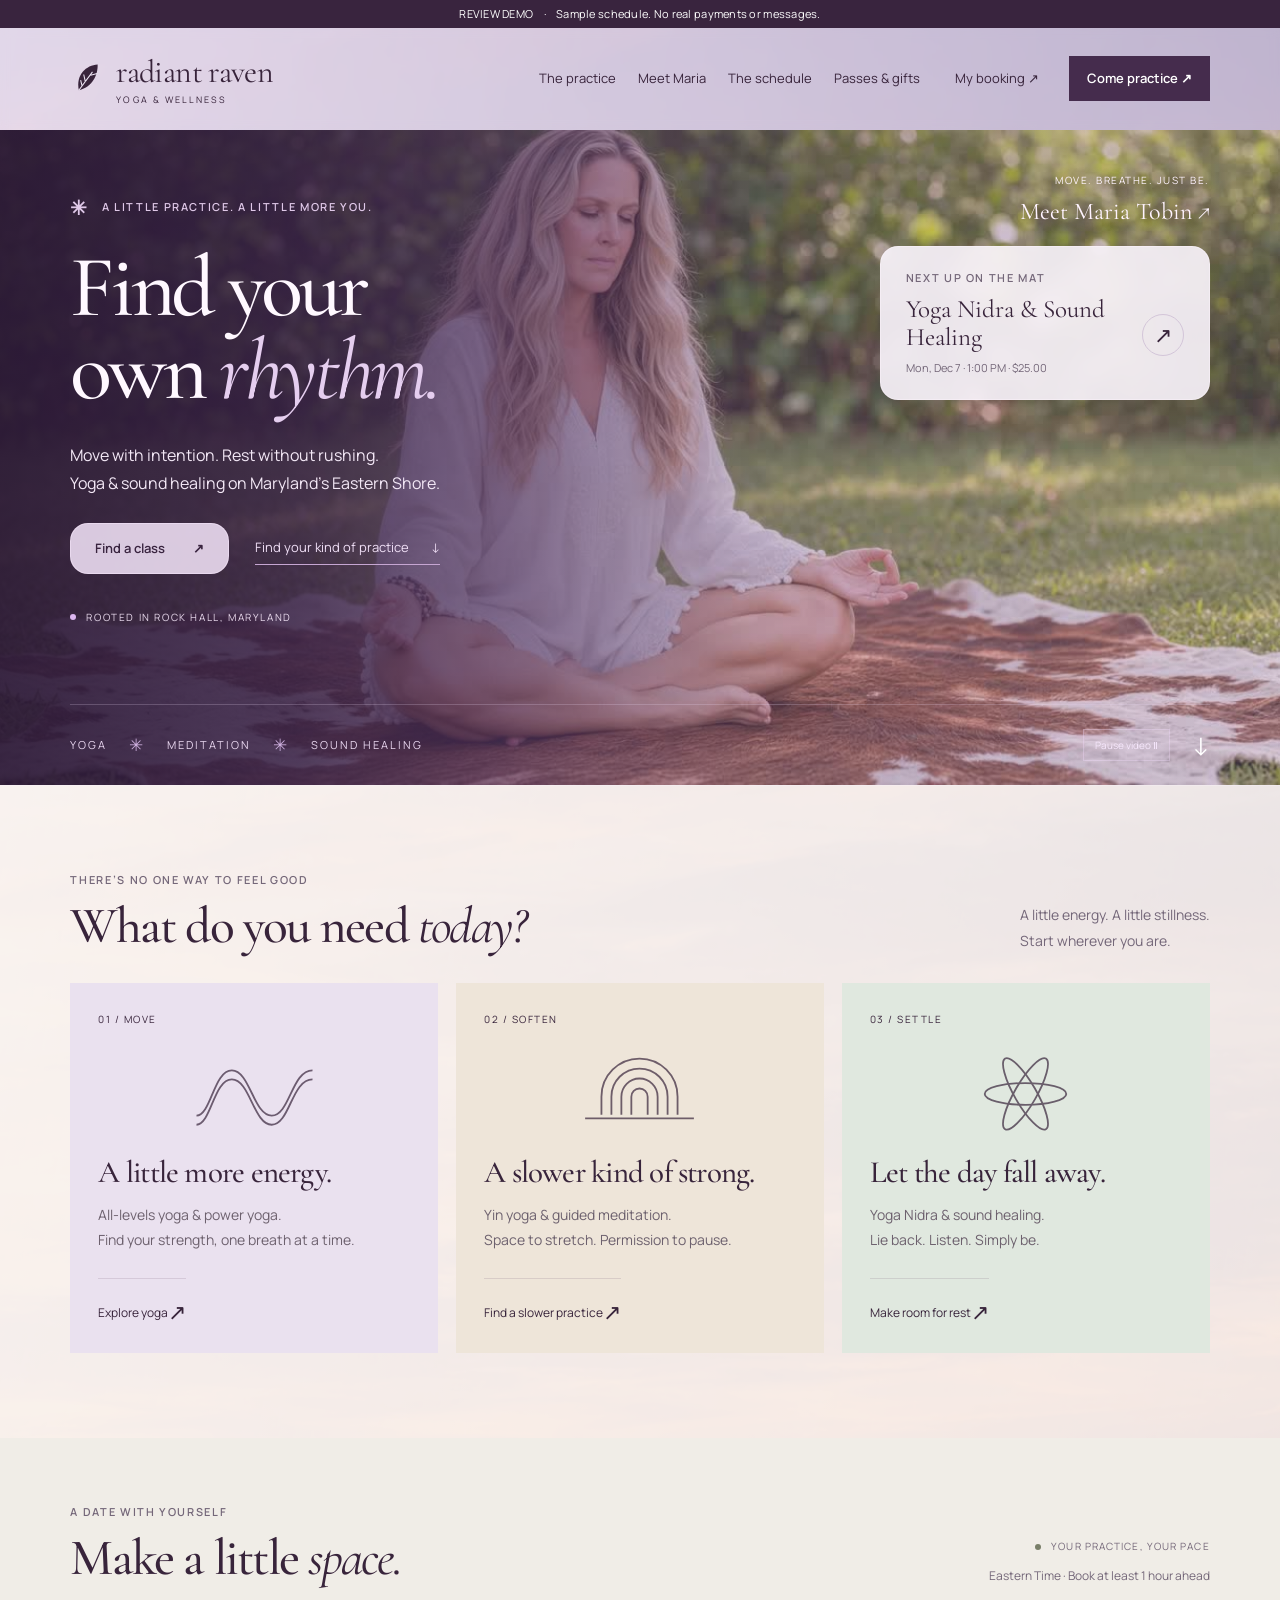
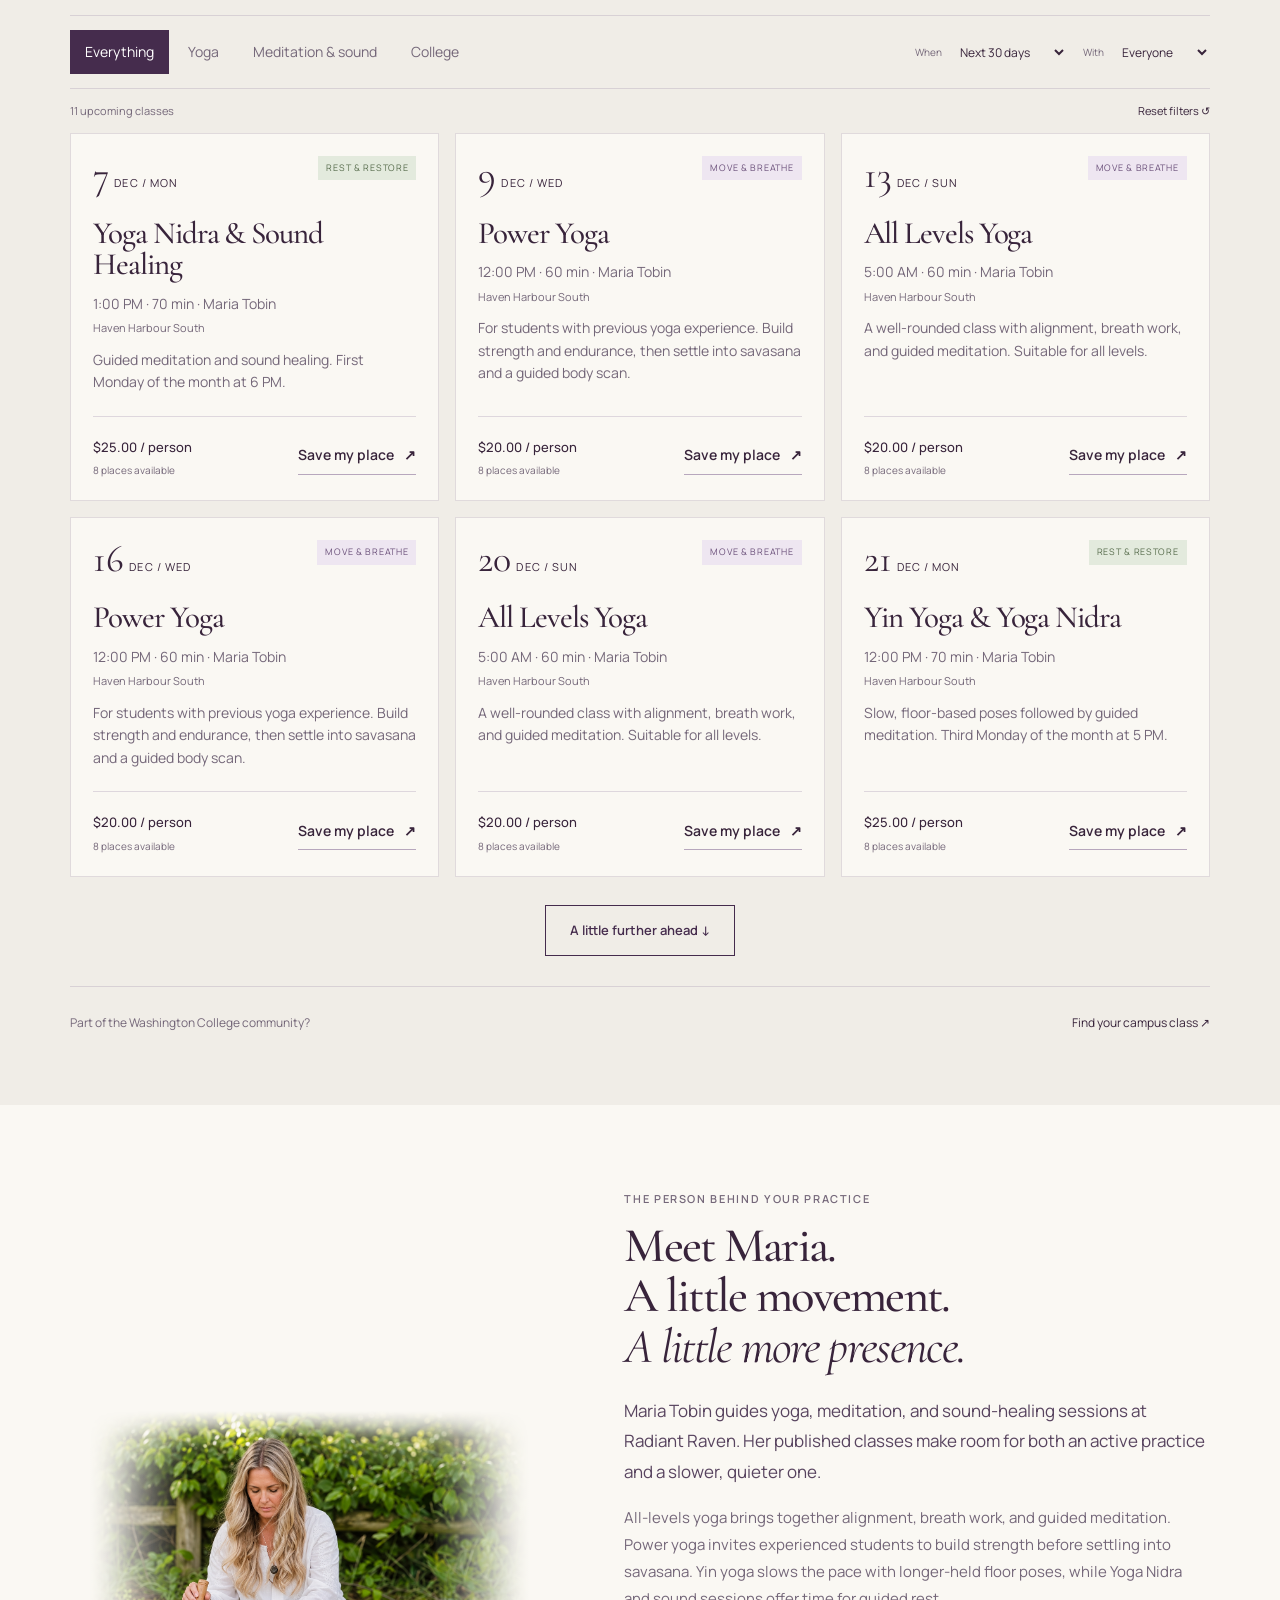
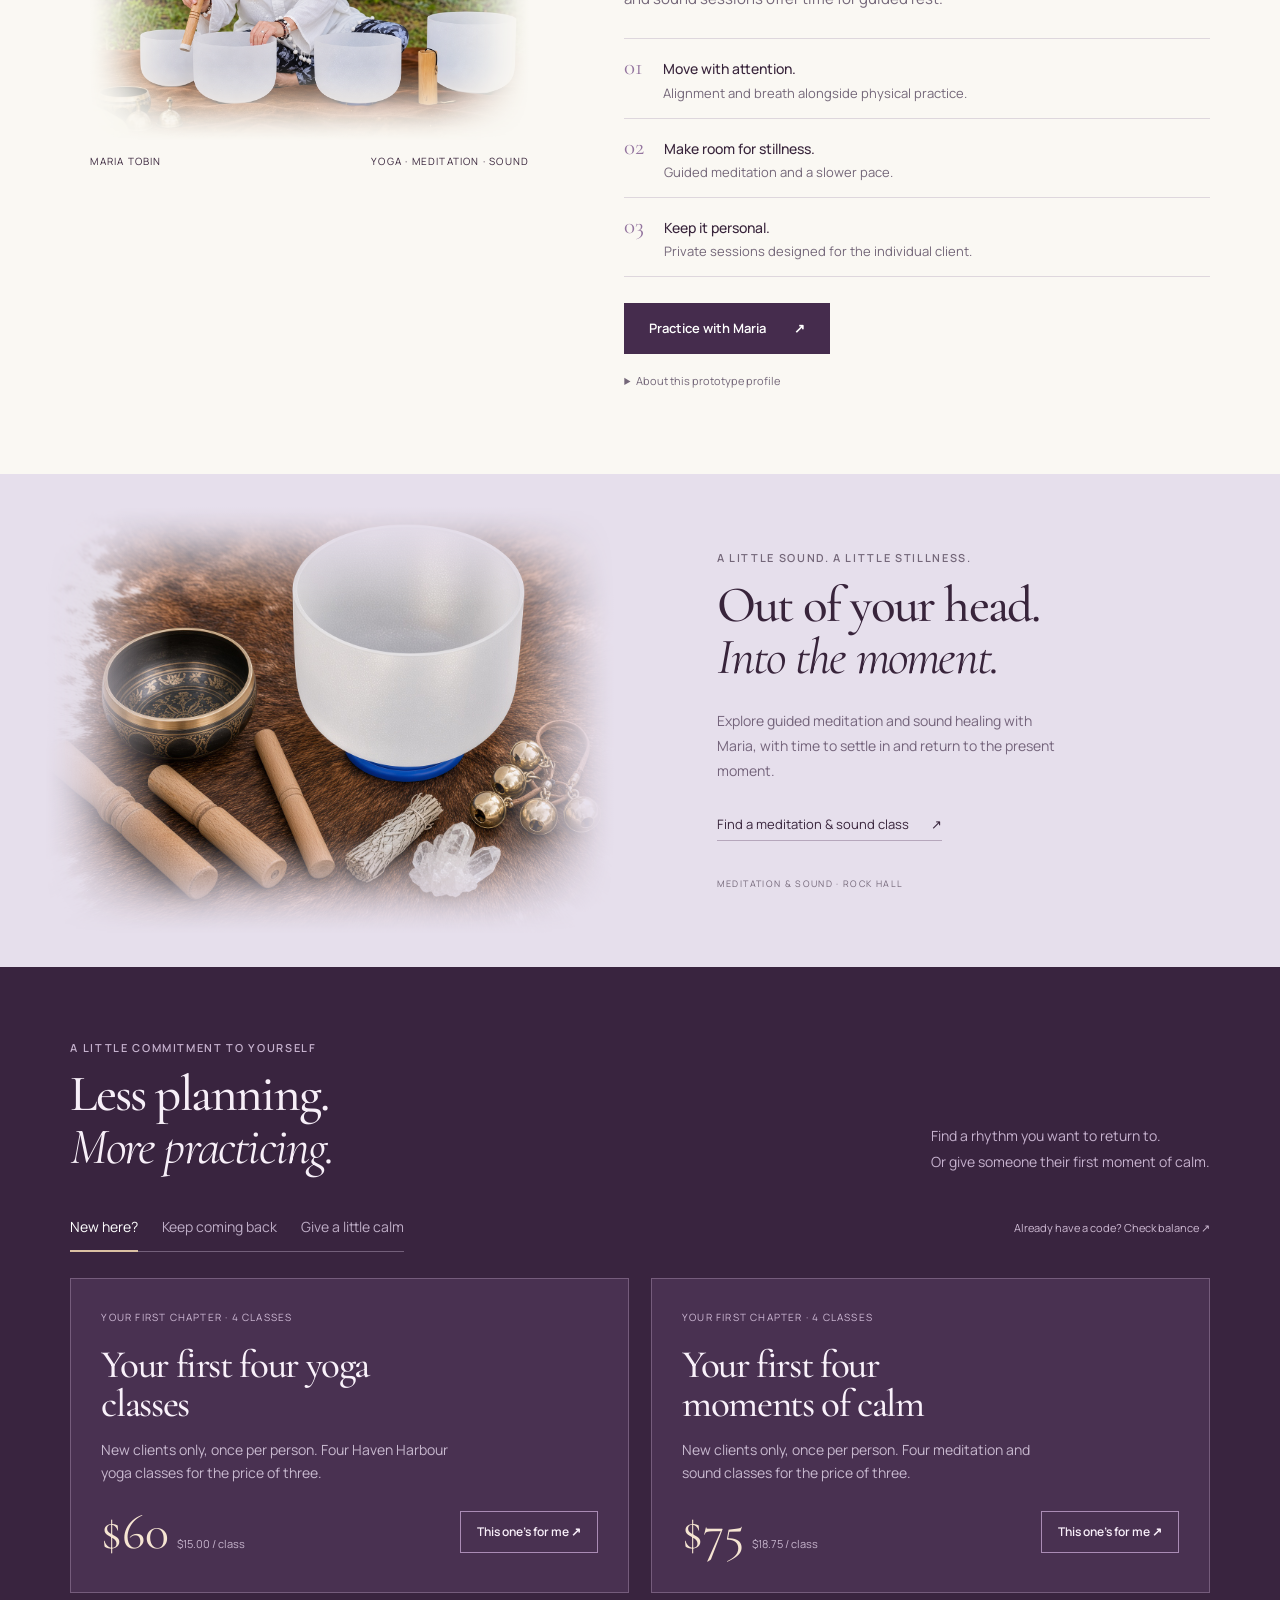
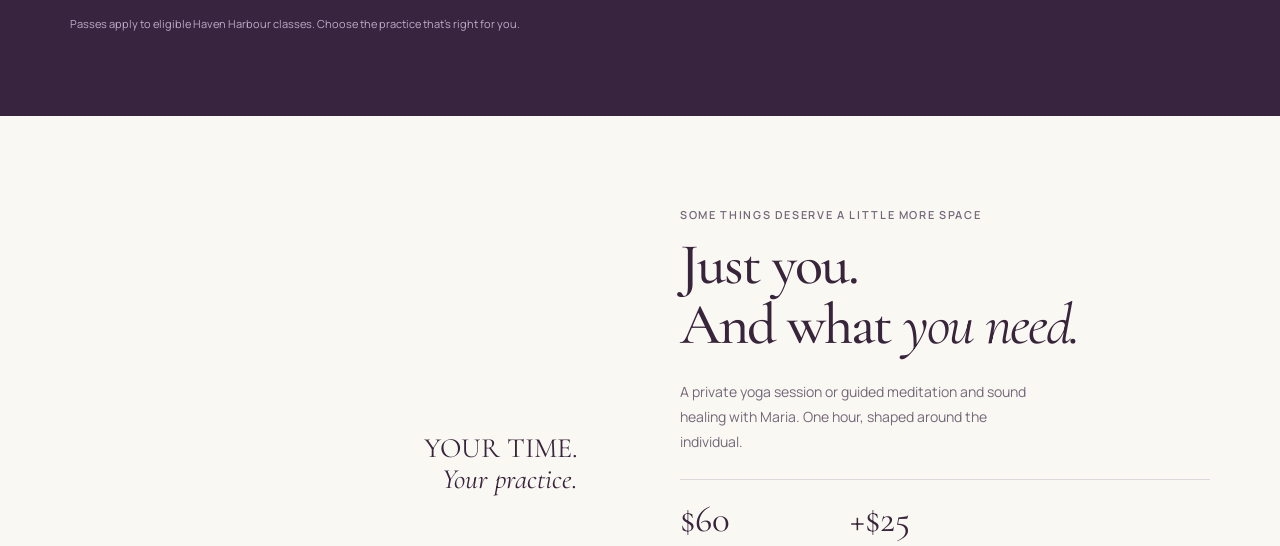
==== commit 648015ac: "Open the customer site from the shared preview link" ====
--- a/for-maria.html
+++ b/for-maria.html
@@ -1,9 +1,13 @@
-<!doctype html><html lang="en"><head><meta charset="utf-8"><meta name="viewport" content="width=device-width,initial-scale=1"><meta name="robots" content="noindex,nofollow"><title>Maria, a little more Radiant Raven · A proposal from Steve</title><link rel="icon" href="./assets/favicon.svg"><link rel="stylesheet" href="./owner-welcome.css?v=media-2"></head><body><header><a class="wordmark" href="./index.html">radiant raven<small>YOGA & WELLNESS</small></a><span>A PERSONAL PREVIEW FROM STEVE · OCTOBER 2026</span></header><main><section class="welcome atmosphere">
-<video class="welcome-video" id="hero-video" autoplay loop muted playsinline preload="metadata" poster="./assets/hero-video-poster-v1.jpg" aria-hidden="true">
-  <source src="./assets/radient-yoga-banner.mp4" type="video/mp4">
-</video>
-<div class="welcome-copy"><p class="eyebrow">A LITTLE PRACTICE. A LITTLE MORE POSSIBILITY.</p><h1>Maria, this could<br>be <em>your next chapter.</em></h1><p class="lead">Your practice has its own personality. Your website and booking tools can have it, too.</p><p>I put this together to show what a home for Radiant Raven could feel like: welcoming for your students, simple behind the scenes, and built around the way you actually teach. — Steve</p><div class="preview-note">An interactive proposal with sample data. No charges are made, no messages are sent, and nothing changes on your current Acuity account. Please use made-up contact details.</div><button type="button" id="motion-toggle" class="welcome-motion" aria-pressed="false">Pause video</button></div></section><section class="paths" aria-label="Two ways to explore"><article><span class="number">01 / ARRIVE AS A STUDENT</span><h2>Find your own rhythm.</h2><p>Start with the homepage as it exists now. Explore the practice, meet you, and find a class that suits the student’s experience and schedule.</p><ol><li><b>Land & learn.</b> Get a feel for yoga, Yin, Yoga Nidra and sound healing.</li><li><b>Find the right fit.</b> Read the level and description; filter by practice, instructor and dates, then compare day and time.</li><li><b>Reserve & review checkout.</b> Try a sample reservation or pass. Real payment would use a connected payment provider.</li><li><b>Leave reassured.</b> See confirmation and a link to change or cancel.</li><li><b>Stay connected.</b> Review the proposed confirmation, reminder and follow-up messages on the owner side. Delivery is a launch task.</li></ol><a class="button" href="./index.html?tour=student">Explore the student experience ↗</a></article><article><span class="number">02 / STEP BEHIND THE SCENES</span><h2>Room to teach.<br>Room to grow.</h2><p>After the student tour, <b>click the original link in Steve’s email again</b> to return here. Then try the owner and instructor demonstration.</p><ol><li><b>Your overview.</b> Classes, capacities, reservations and sample communications together.</li><li><b>Invite a teacher.</b> Try adding an instructor account with a simple email and password sign-in.</li><li><b>Keep clear boundaries.</b> Teachers manage their assigned classes and rosters; you retain the owner overview.</li><li><b>Adapt as you grow.</b> Add another instructor, a class, a location or a different approval process.</li></ol><p class="fine">Laura is mentioned on your current public Power Yoga listing. Only her first name is confirmed. This role demonstration uses made-up accounts and browser-only storage; production access controls still need to be built on the server.</p><a class="button secondary" href="./owner-demo.html">Explore the owner & instructor demo ↗</a></article></section><div class="welcome-gallery" aria-label="Radiant Raven preview photography">
-<img src="./assets/radiant-seated-expanded-v1.png" alt="Seated sound practice with singing bowls" loading="lazy">
-<img src="./assets/radiant-tools.jpg" alt="Singing bowls and sound practice instruments" loading="lazy">
-<img src="./assets/radiant-private-expanded-v1.png" alt="A close-up of a crystal singing bowl in use" loading="lazy">
-</div><section class="value"><p class="eyebrow">A HOME THAT BELONGS TO YOUR BRAND</p><h2>Small practice.<br><em>Thoughtfully fitted tools.</em></h2><div class="three"><article><h3>Your address. Your identity.</h3><p>A domain registered in your name can remain your address when you change hosts or developers. Your class pages, story, photos and incoming links can point to that lasting destination.</p></article><article><h3>Only what you need.</h3><p>Scheduling, passes, student records and teacher access can grow around your actual workflow. Acuity already has strong scheduling and staff tools; this proposal offers a custom experience and control over its direction.</p></article><article><h3>A clear handover.</h3><p>Keep the domain, hosting accounts, source files and brand assets under your control. Steve can develop and maintain it, with documented access and backups so you are not dependent on one person.</p></article></div></section><section class="cost"><p class="eyebrow">THE COST CONVERSATION</p><h2>What might this replace?</h2><div class="cost-card"><div><strong>$324–$408</strong><span>PER YEAR · LIKELY CURRENT-PLAN EQUIVALENT</span></div><p>Your public scheduler sells packages and gift certificates, which are features of Acuity’s Standard/Growing or higher plans. The likely minimum is Standard: $27/month with annual billing ($324/year), or $34/month paid monthly ($408/year), before tax. <b>Your actual paid status, plan and invoice are not publicly verifiable.</b> A trial, legacy rate or higher plan is possible.</p></div><p>That is the subscription cost a replacement might remove, not a promise of net savings. A live booking system still needs hosting, a database, backups, maintenance and connected payment/email services; payment processing fees remain. We should compare those costs with your invoice before changing anything.</p><p>GitHub can hold the project’s code. GitHub Pages is not a suitable production home for a paid booking business or its sensitive transactions. A small managed host with a proper booking backend is the sensible live setup. Keep your current Gmail address; a domain email address can wait.</p></section><section><p class="eyebrow">AN ADDRESS WORTH KEEPING</p><h2>Three available .com ideas.</h2><p><b>First, check whether you already own radiantravenyoga.com.</b> It is registered; its public record does not identify the owner, and the root currently leads to a parking-style page. I did not locate an active, independent Radiant Raven website in this bounded search. Your public Linktree directs class visitors to Acuity. That does not prove no other site exists.</p><div class="domains"><article><span>STEVE’S FIRST PICK</span><h3>radiantravenwellness.com</h3><p>Shorter and broad enough for yoga, meditation and sound.</p><a href="https://www.dynadot.com/domain/search?domain=radiantravenwellness.com" target="_blank" rel="noopener">Check current availability ↗</a></article><article><span>CLEAR + LOCAL</span><h3>radiantravenyogamd.com</h3><p>The practice name, yoga and a simple Maryland connection.</p><a href="https://www.dynadot.com/domain/search?domain=radiantravenyogamd.com" target="_blank" rel="noopener">Check current availability ↗</a></article><article><span>THE FULL OFFERING</span><h3>radiantravenyogawellness.com</h3><p>Closest to the full business wording, though longer to type.</p><a href="https://www.dynadot.com/domain/search?domain=radiantravenyogawellness.com" target="_blank" rel="noopener">Check current availability ↗</a></article></div><p class="fine">Checked October 28, 2026 at Dynadot: available for ordinary registration, displayed $10.88/year and $10.88 renewal, with an optional $8.99 first-year promotion. No aftermarket purchase required. Prices and availability can change; verify the checkout total before buying. Nothing has been purchased.</p><details><summary>What about Google and “page strength”?</summary><p>Acuity owns the .as.me address; you control a domain registered to you. An owned domain gives your content and future links a consistent destination, but Google does not automatically reward a domain just for being owned. Page views are not a transferable balance of ranking value. Moving indexed pages needs careful linking and, where possible, redirects; ranking gains are not guaranteed. The practical soft cost is dependency and a fragmented brand journey, not a dollar loss we can measure without your analytics.</p></details></section><section class="brand-kit"><div><p class="eyebrow">MORE THAN A NEW LOGO</p><h2>A brand you can<br><em>actually use everywhere.</em></h2><p>The redesigned logo preserves the meditation, wings and light of Radiant Raven with cleaner artwork. A professional handover means adaptable versions, organized masters and the right file for each job.</p><ul><li>Full-color transparent logo plus plum, black and white versions.</li><li>Simplified vector companion symbol for tiny favicons, social icons, signage and one-color placement.</li><li>Horizontal editable wordmark companions and icons from 16 to 512 pixels.</li><li>Source-size photos plus web sizes; original and AI-expanded versions clearly identified.</li><li>Your banner video, lighter muted versions and a still-image fallback.</li><li>Color, spacing, size and print guidance in an organized download.</li></ul><a class="button" href="./assets/radiant-raven-brand-kit.zip" download id="brand-download">Download the brand & media kit ↓</a></div><div class="brand-proof"><img src="./assets/radiant-raven-logo-v2.png" alt="Redesigned Radiant Raven meditation figure and wings wordmark"><div class="mini-marks"><img src="./assets/raven-symbol.svg" alt="Simplified small-use symbol"><span>FULL LOGO → SMALL MARK → FAVICON</span></div></div><div class="print-note"><h3>Why the simpler versions matter.</h3><p>The older small raster logo mixes fine lettering, glow and detailed feathers. Those details can blur at small sizes or fill in on stamps, embroidery and vinyl. Stretching its 220-pixel-wide reference cannot restore missing detail: at 300 pixels per inch, that is only about 0.73 inches wide.</p><p>The supplied full logo is still raster artwork; it has finite resolution. The new companion symbol is a true SVG vector and scales cleanly. Editable wordmark SVGs need fonts confirmed or outlined by a printer, and any print run needs a color proof. The kit is a prototype direction for your approval, including all AI-expanded imagery.</p></div></section><section class="next"><p class="eyebrow">NO NEED TO CHANGE ANYTHING TODAY</p><h2>Try it. See what feels like you.</h2><p>Start as a student. Reopen Steve’s email link. Then explore the owner desk. If this feels right, we can confirm your current costs, domain ownership, class rules and the production connections together.</p><a class="button" href="./index.html?tour=student">Start with the homepage ↗</a></section><details class="sources"><summary>Research notes & sources · checked October 28, 2026</summary><ul><li><a href="https://radiantravenyoga.as.me/schedule/453cccf0">Your public Acuity scheduler</a> — class descriptions, packages, gifts and Laura’s first name.</li><li><a href="https://acuityscheduling.com/pricing">Official Acuity pricing</a> and <a href="https://help.acuityscheduling.com/hc/en-us/articles/16676947677325-Packages-gift-certificates-and-subscriptions-overview">package/gift plan requirements</a> — inference about likely plan, not a billing verification.</li><li><a href="https://linktr.ee/radiantravenyoga">Public Linktree</a> and <a href="https://rdap.verisign.com/com/v1/domain/radiantravenyoga.com">.com registry record</a> — discovery path and registered domain, owner unknown.</li><li><a href="https://www.dynadot.com/domain/com">Dynadot .com pricing</a> — individual availability checks linked above.</li><li><a href="https://developers.google.com/search/help/crawling-index-faq">Google indexing guidance</a> and <a href="https://developers.google.com/search/docs/crawling-indexing/site-move-with-url-changes">moving URLs</a> — ownership and ranking are different questions.</li><li><a href="https://docs.github.com/en/pages/getting-started-with-github-pages/github-pages-limits">GitHub Pages limits</a> — production business hosting needs a suitable alternative.</li></ul></details></main><footer>Prepared personally by Steve for Maria · Prototype for review · Return here through the original email link.</footer><script src="./brand-download.js" defer></script><script src="./atmosphere.js" defer></script></body></html>
+<!doctype html>
+<html lang="en">
+<head>
+  <meta charset="utf-8">
+  <meta name="viewport" content="width=device-width, initial-scale=1">
+  <meta name="robots" content="noindex,nofollow">
+  <meta http-equiv="refresh" content="0; url=./index.html">
+  <title>Radiant Raven Yoga &amp; Wellness</title>
+</head>
+<body>
+  <a href="./index.html">Open Radiant Raven Yoga &amp; Wellness</a>
+</body>
+</html>
